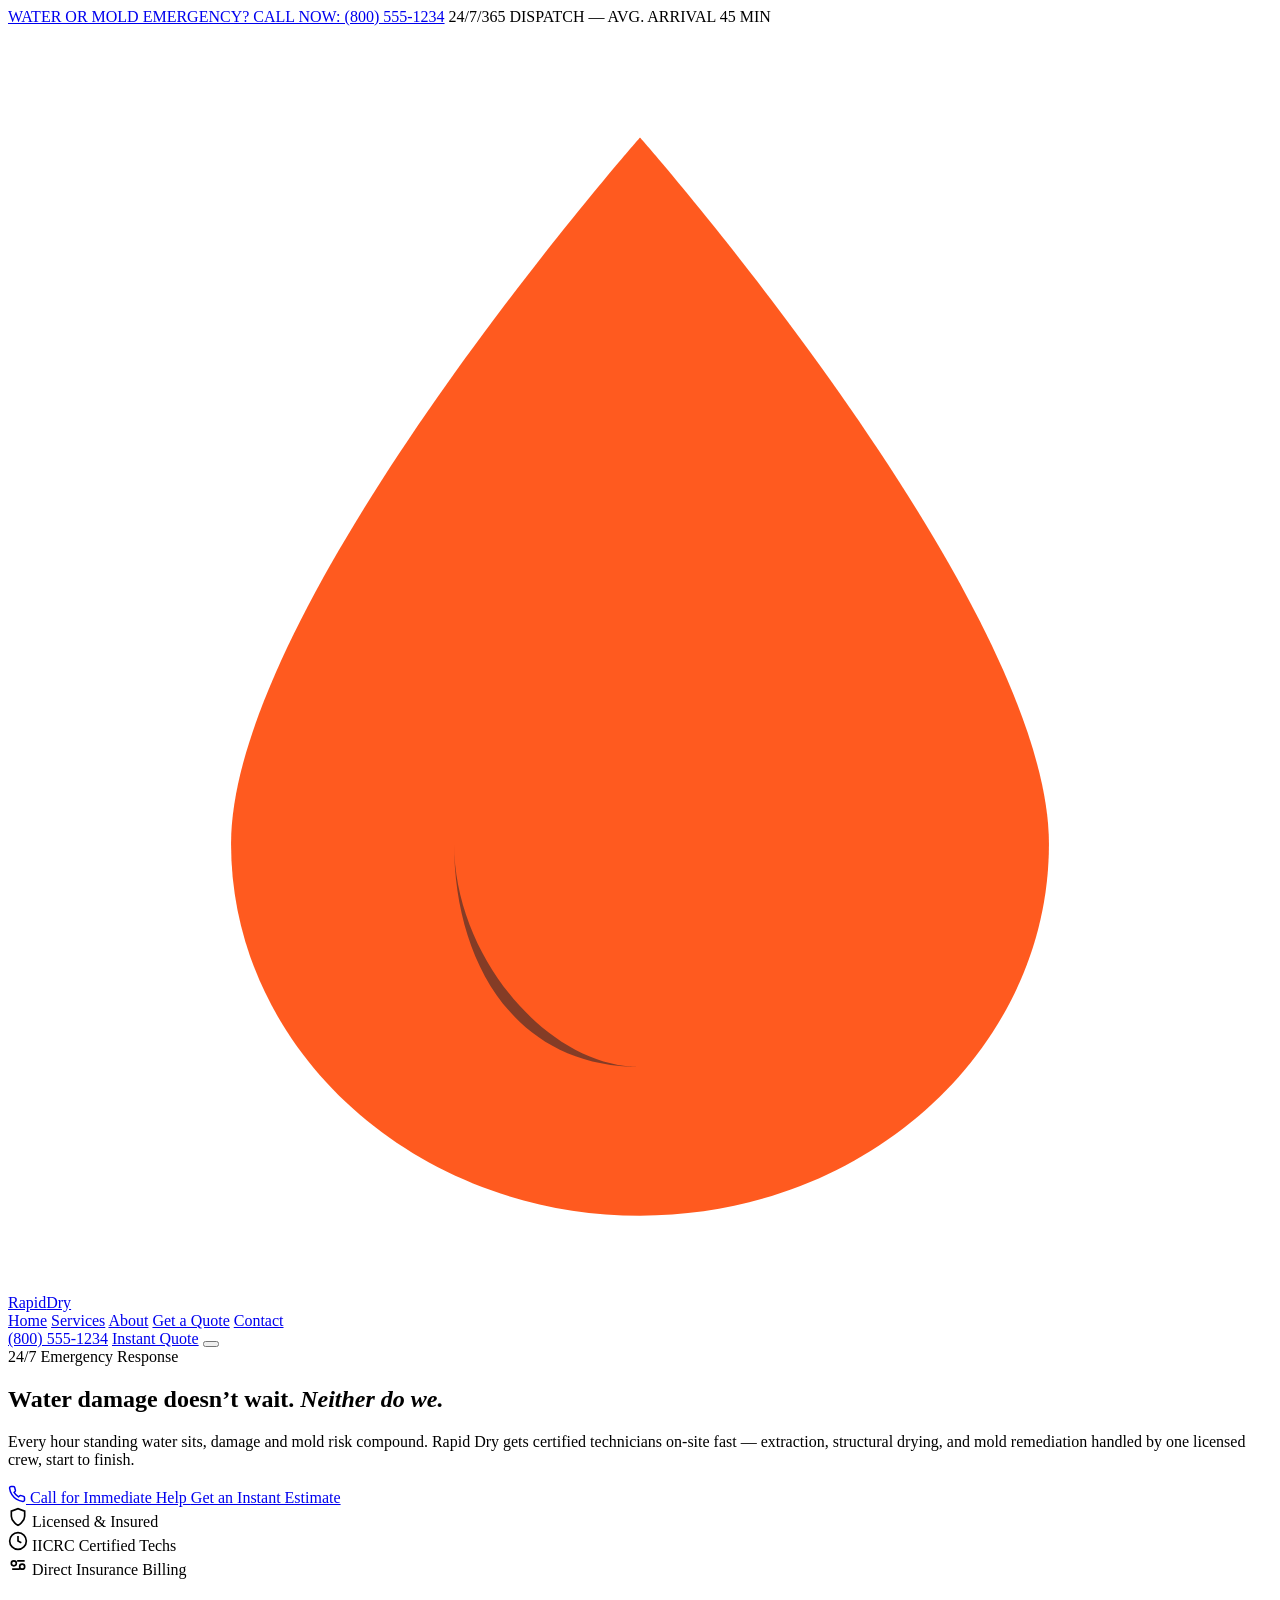
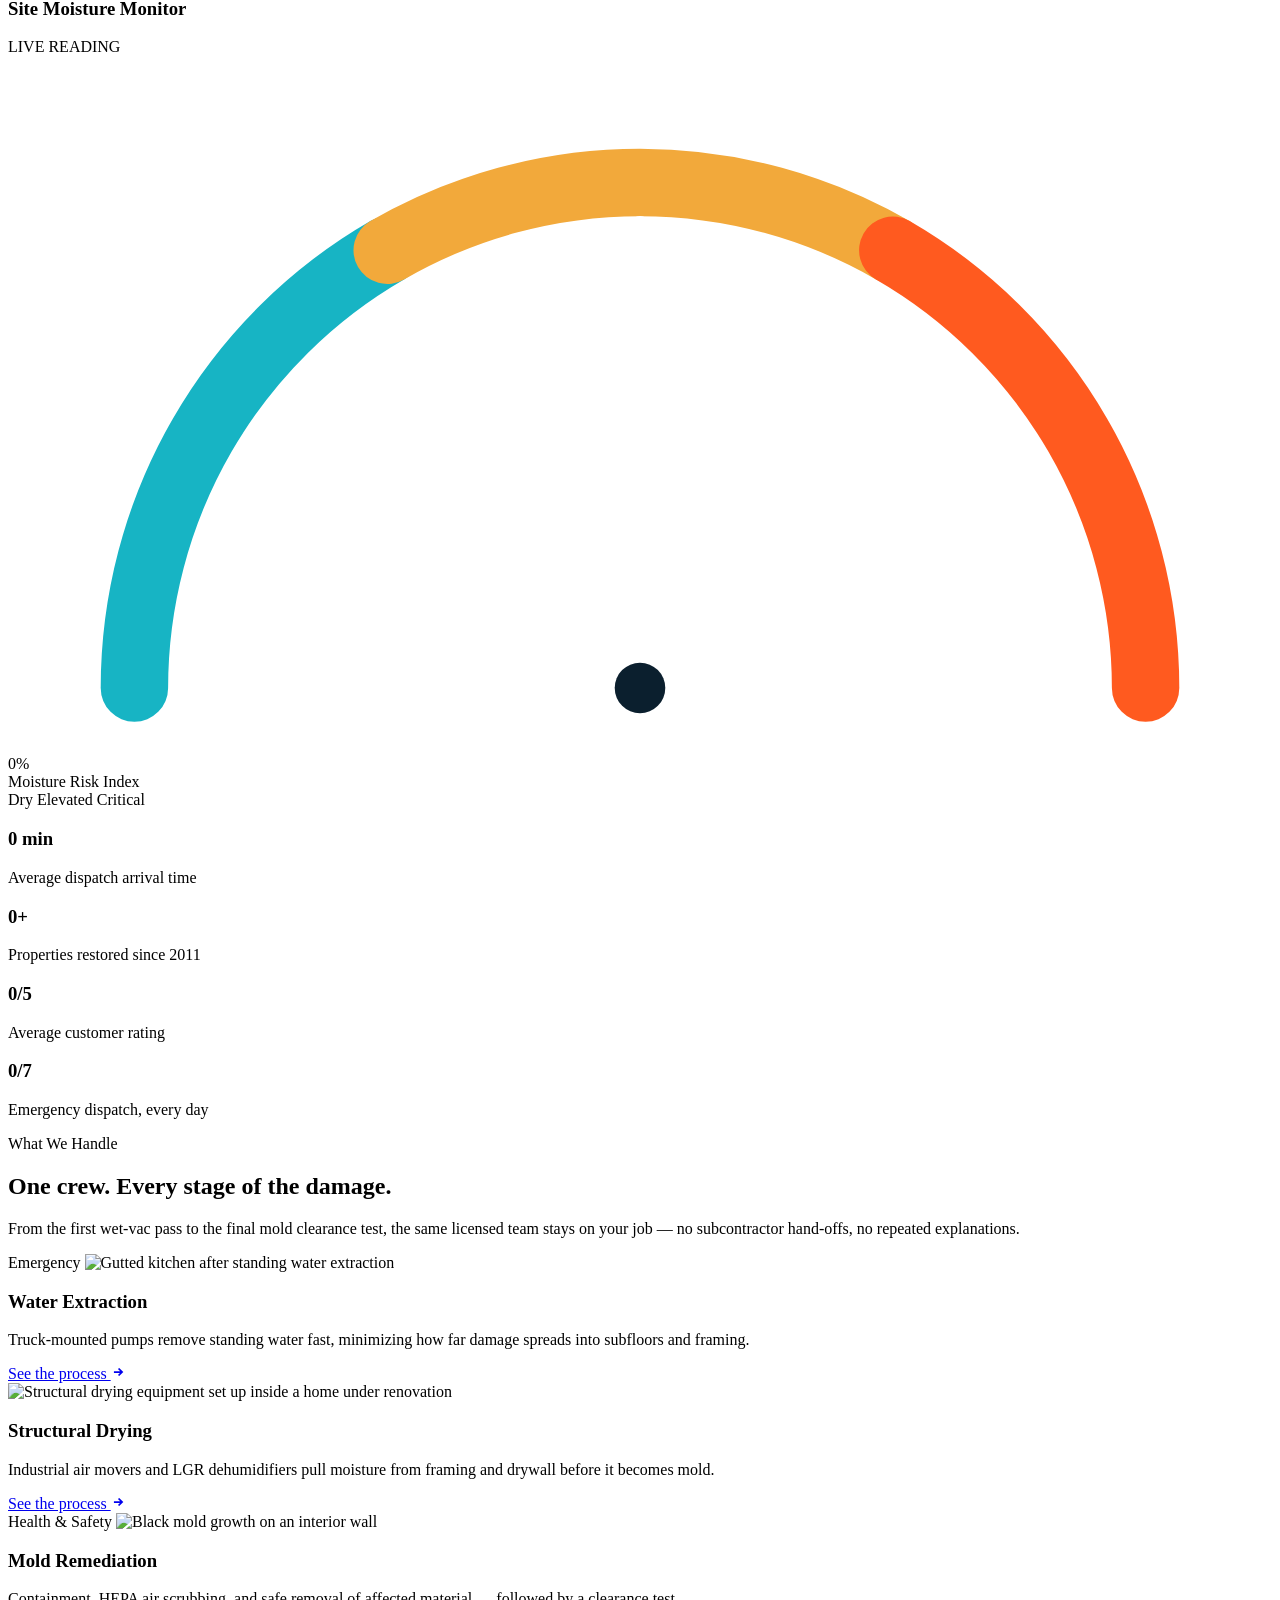
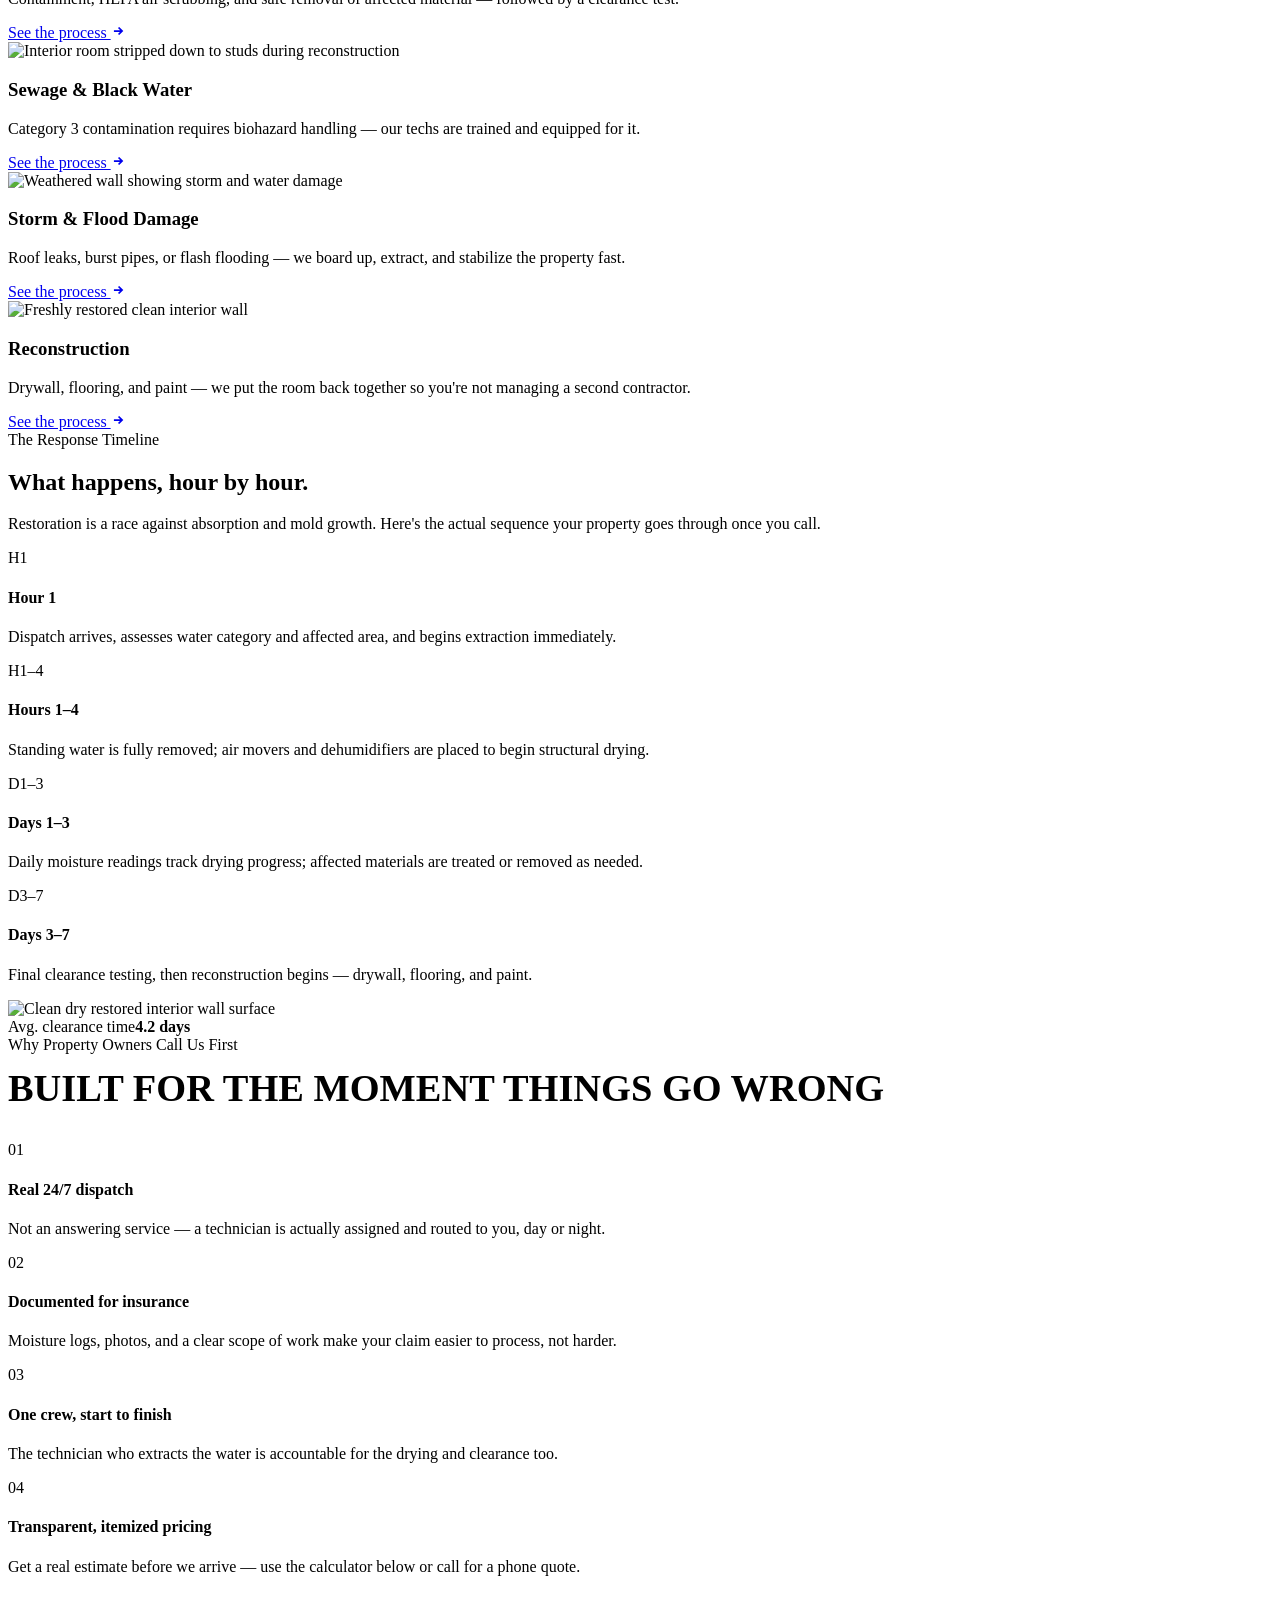
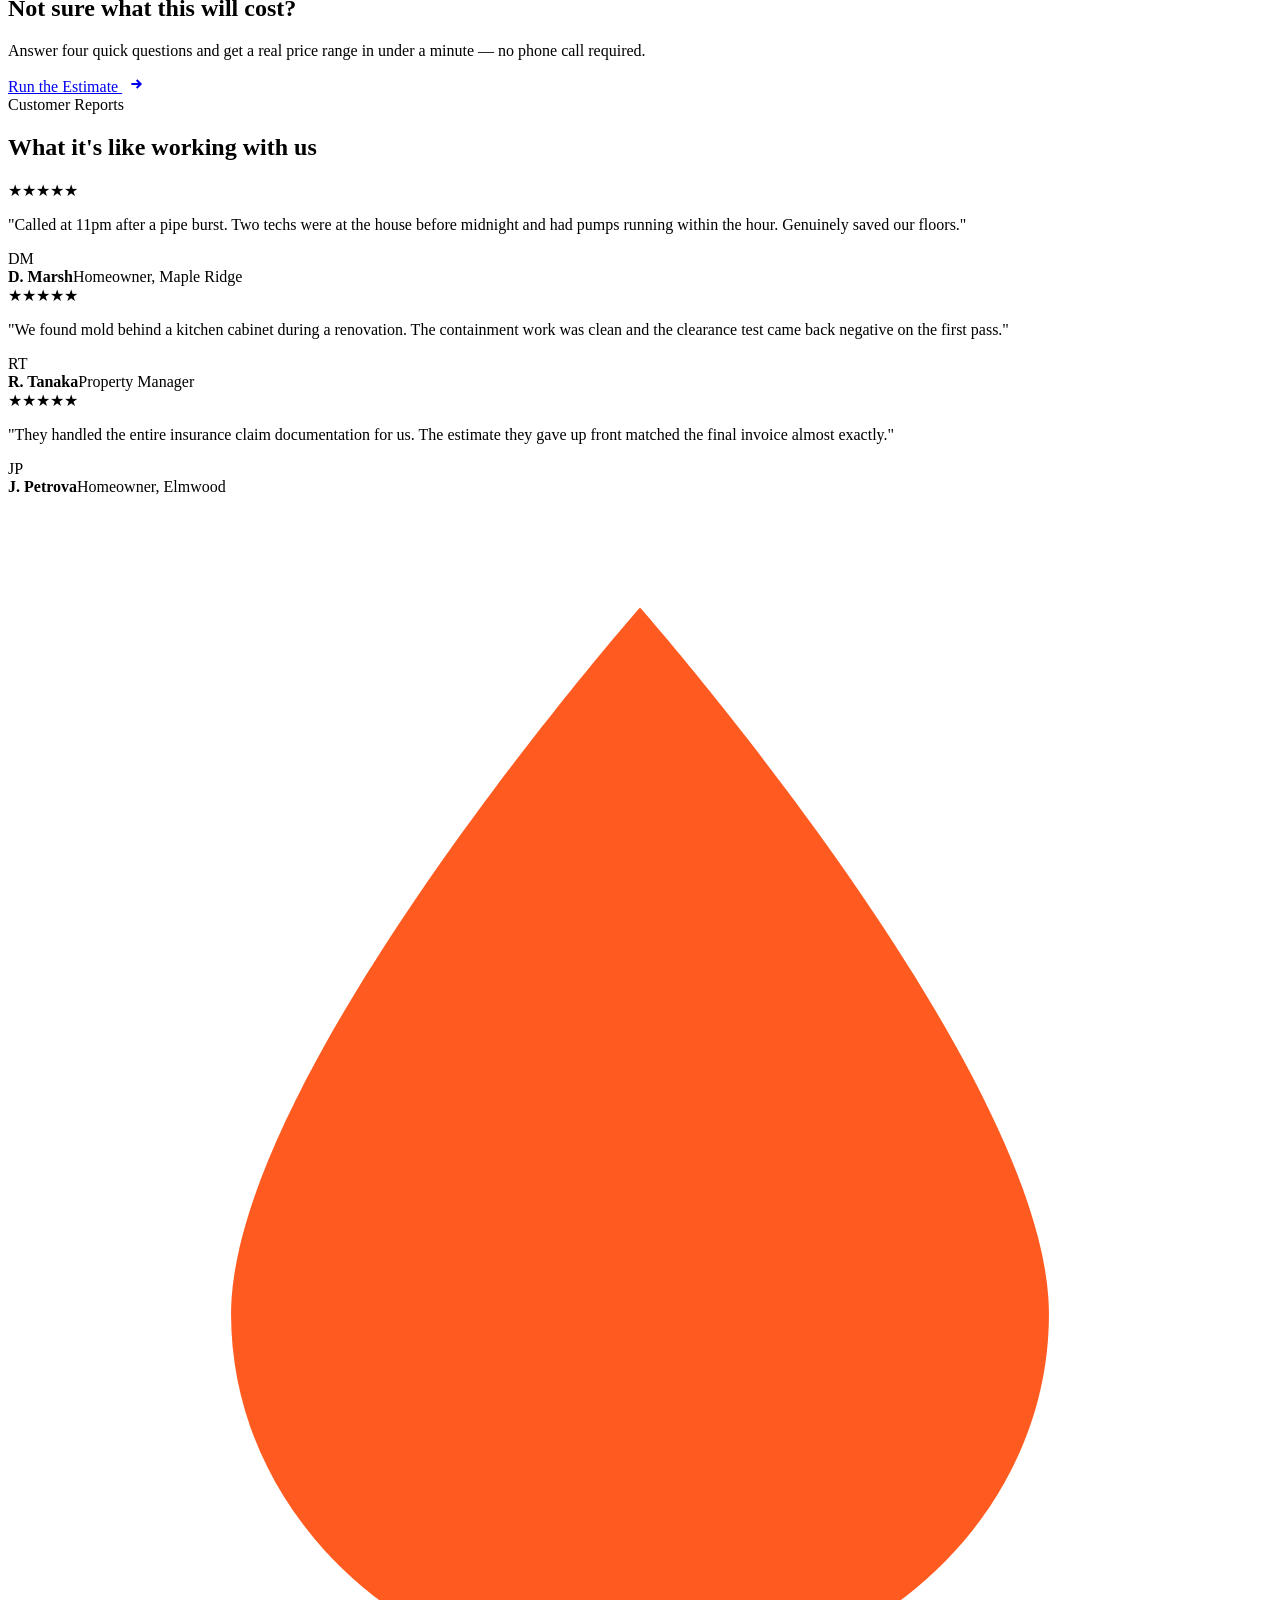
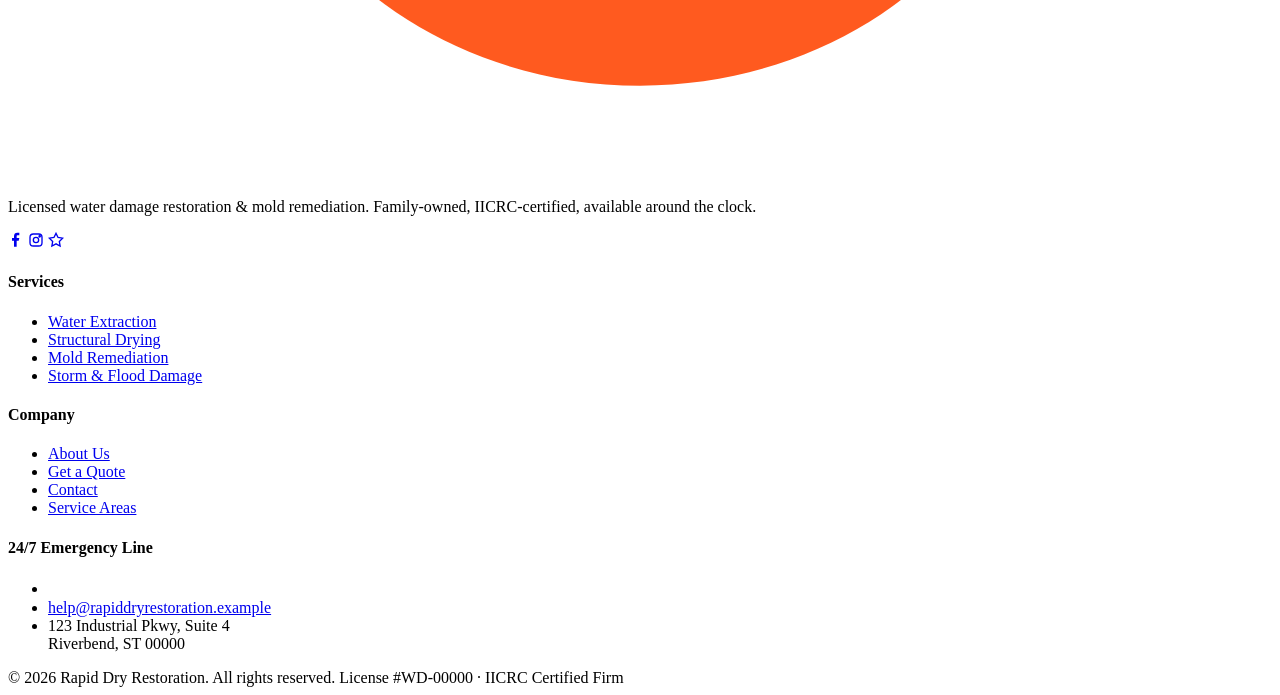
==== index.html @ 74fcbaae "Add files via upload" ====
<!DOCTYPE html>
<html lang="en">
<head>
<meta charset="UTF-8">
<meta name="viewport" content="width=device-width, initial-scale=1.0">
<title>Rapid Dry Restoration | 24/7 Water Damage &amp; Mold Remediation</title>
<meta name="description" content="Licensed, IICRC-certified water damage restoration and mold remediation. 24/7 emergency response, direct insurance billing, free instant quote.">
<link rel="icon" href="data:image/svg+xml,<svg xmlns=%22http://www.w3.org/2000/svg%22 viewBox=%220 0 24 24%22><text y=%2220%22 font-size=%2220%22>💧</text></svg>">
<link rel="stylesheet" href="css/style.css">
</head>
<body>

<!-- ============ EMERGENCY TOP BAR ============ -->
<div class="topbar">
  <div class="container">
    <a href="tel:+18005551234" class="topbar-phone"><span class="pulse-dot"></span> WATER OR MOLD EMERGENCY? CALL NOW: (800) 555-1234</a>
    <span>24/7/365 DISPATCH &mdash; AVG. ARRIVAL 45 MIN</span>
  </div>
</div>

<!-- ============ HEADER ============ -->
<header class="site-header">
  <div class="container">
    <a href="index.html" class="brand">
      <svg class="brand-mark" viewBox="0 0 34 34" fill="none" xmlns="http://www.w3.org/2000/svg">
        <path d="M17 3C17 3 6 15.5 6 22C6 27.5 10.9 32 17 32C23.1 32 28 27.5 28 22C28 15.5 17 3 17 3Z" fill="#FF5A1F"/>
        <path d="M12 22C12 25 14.5 28 17 28C13.5 28 12 25 12 22Z" fill="#0B1F2E" opacity="0.5"/>
      </svg>
      Rapid<span>Dry</span>
    </a>
    <nav class="nav-links" id="navLinks">
      <a href="index.html">Home</a>
      <a href="services.html">Services</a>
      <a href="about.html">About</a>
      <a href="quote.html">Get a Quote</a>
      <a href="contact.html">Contact</a>
    </nav>
    <div class="nav-cta">
      <a href="tel:+18005551234" class="btn btn-outline">(800) 555-1234</a>
      <a href="quote.html" class="btn btn-primary">Instant Quote</a>
      <button class="nav-toggle" id="navToggle" aria-label="Toggle menu" aria-expanded="false"><span></span></button>
    </div>
  </div>
</header>

<!-- ============ HERO ============ -->
<section class="hero">
  <div class="container hero-grid">
    <div class="hero-copy">
      <span class="eyebrow on-dark">24/7 Emergency Response</span>
      <h1>Water damage doesn&rsquo;t wait. <em>Neither do we.</em></h1>
      <p class="lede">Every hour standing water sits, damage and mold risk compound. Rapid Dry gets certified technicians on-site fast &mdash; extraction, structural drying, and mold remediation handled by one licensed crew, start to finish.</p>
      <div class="hero-actions">
        <a href="tel:+18005551234" class="btn btn-primary">
          <svg width="18" height="18" viewBox="0 0 24 24" fill="none" stroke="currentColor" stroke-width="2"><path d="M22 16.92v3a2 2 0 0 1-2.18 2 19.79 19.79 0 0 1-8.63-3.07 19.5 19.5 0 0 1-6-6 19.79 19.79 0 0 1-3.07-8.67A2 2 0 0 1 4.11 2h3a2 2 0 0 1 2 1.72c.127.96.361 1.903.7 2.81a2 2 0 0 1-.45 2.11L8.09 9.91a16 16 0 0 0 6 6l1.27-1.27a2 2 0 0 1 2.11-.45c.907.339 1.85.573 2.81.7A2 2 0 0 1 22 16.92z"/></svg>
          Call for Immediate Help
        </a>
        <a href="quote.html" class="btn btn-outline">Get an Instant Estimate</a>
      </div>
      <div class="hero-trust">
        <div class="hero-trust-item">
          <svg width="20" height="20" viewBox="0 0 24 24" fill="none" stroke="currentColor" stroke-width="2"><path d="M12 22s8-4.5 8-11V5l-8-3-8 3v6c0 6.5 8 11 8 11z"/></svg>
          <span>Licensed &amp; Insured</span>
        </div>
        <div class="hero-trust-item">
          <svg width="20" height="20" viewBox="0 0 24 24" fill="none" stroke="currentColor" stroke-width="2"><circle cx="12" cy="12" r="10"/><path d="M12 6v6l4 2"/></svg>
          <span>IICRC Certified Techs</span>
        </div>
        <div class="hero-trust-item">
          <svg width="20" height="20" viewBox="0 0 24 24" fill="none" stroke="currentColor" stroke-width="2"><path d="M20 7h-9M14 17H5M17 17a3 3 0 1 0 0-6 3 3 0 0 0 0 6zM7 7a3 3 0 1 0 0 6 3 3 0 0 0 0-6z"/></svg>
          <span>Direct Insurance Billing</span>
        </div>
      </div>
    </div>

    <div class="hero-visual">
      <div class="gauge-card">
        <div class="gauge-card-head">
          <h3>Site Moisture Monitor</h3>
          <span class="live">LIVE READING</span>
        </div>
        <div class="gauge-wrap">
          <svg viewBox="0 0 300 165" width="100%">
            <path d="M30,150 A120,120 0 0,1 90,46.1" fill="none" stroke="#17B4C4" stroke-width="16" stroke-linecap="round"/>
            <path d="M90,46.1 A120,120 0 0,1 210,46.1" fill="none" stroke="#F2A93B" stroke-width="16" stroke-linecap="round"/>
            <path d="M210,46.1 A120,120 0 0,1 270,150" fill="none" stroke="#FF5A1F" stroke-width="16" stroke-linecap="round"/>
            <g id="gaugeNeedle" stroke="#fff" stroke-linecap="round">
              <line x1="150" y1="150" x2="150" y2="40" stroke="#fff" stroke-width="4"/>
            </g>
            <circle cx="150" cy="150" r="12" fill="#fff"/>
            <circle cx="150" cy="150" r="6" fill="#0B1F2E"/>
          </svg>
          <div class="gauge-readout">
            <div class="num"><span id="gaugeReadoutNum">0</span>%</div>
            <div class="lbl">Moisture Risk Index</div>
          </div>
        </div>
        <div class="gauge-legend">
          <span><i style="background:#17B4C4"></i>Dry</span>
          <span><i style="background:#F2A93B"></i>Elevated</span>
          <span><i style="background:#FF5A1F"></i>Critical</span>
        </div>
      </div>
    </div>
  </div>
</section>

<!-- ============ STATS STRIP ============ -->
<section class="stats-strip">
  <div class="container stats-grid">
    <div class="stat"><h3><span data-count="45">0</span> min</h3><p>Average dispatch arrival time</p></div>
    <div class="stat"><h3><span data-count="3200">0</span>+</h3><p>Properties restored since 2011</p></div>
    <div class="stat"><h3><span data-count="4.9" data-decimals="1">0</span>/5</h3><p>Average customer rating</p></div>
    <div class="stat"><h3><span data-count="24">0</span>/7</h3><p>Emergency dispatch, every day</p></div>
  </div>
</section>

<!-- ============ SERVICES ============ -->
<section class="section" id="services">
  <div class="container">
    <div class="section-head reveal">
      <span class="eyebrow">What We Handle</span>
      <h2>One crew. Every stage of the damage.</h2>
      <p>From the first wet-vac pass to the final mold clearance test, the same licensed team stays on your job &mdash; no subcontractor hand-offs, no repeated explanations.</p>
    </div>
    <div class="card-grid reveal-stagger reveal">
      <article class="service-card stagger-item">
        <div class="thumb">
          <span class="tag">Emergency</span>
          <img src="https://images.unsplash.com/photo-1710185291260-bf480d5f08c4?auto=format&fit=crop&w=900&q=70" alt="Gutted kitchen after standing water extraction">
        </div>
        <div class="body">
          <h3>Water Extraction</h3>
          <p>Truck-mounted pumps remove standing water fast, minimizing how far damage spreads into subfloors and framing.</p>
          <a href="services.html#extraction" class="link">See the process <svg width="14" height="14" viewBox="0 0 24 24" fill="none" stroke="currentColor" stroke-width="3"><path d="M5 12h14M13 6l6 6-6 6"/></svg></a>
        </div>
      </article>
      <article class="service-card stagger-item">
        <div class="thumb">
          <img src="https://images.unsplash.com/photo-1768321915873-4032155d2605?auto=format&fit=crop&w=900&q=70" alt="Structural drying equipment set up inside a home under renovation">
        </div>
        <div class="body">
          <h3>Structural Drying</h3>
          <p>Industrial air movers and LGR dehumidifiers pull moisture from framing and drywall before it becomes mold.</p>
          <a href="services.html#drying" class="link">See the process <svg width="14" height="14" viewBox="0 0 24 24" fill="none" stroke="currentColor" stroke-width="3"><path d="M5 12h14M13 6l6 6-6 6"/></svg></a>
        </div>
      </article>
      <article class="service-card stagger-item">
        <div class="thumb">
          <span class="tag">Health &amp; Safety</span>
          <img src="https://images.unsplash.com/photo-1708895140733-8873a8b8ee0f?auto=format&fit=crop&w=900&q=70" alt="Black mold growth on an interior wall">
        </div>
        <div class="body">
          <h3>Mold Remediation</h3>
          <p>Containment, HEPA air scrubbing, and safe removal of affected material &mdash; followed by a clearance test.</p>
          <a href="services.html#mold" class="link">See the process <svg width="14" height="14" viewBox="0 0 24 24" fill="none" stroke="currentColor" stroke-width="3"><path d="M5 12h14M13 6l6 6-6 6"/></svg></a>
        </div>
      </article>
      <article class="service-card stagger-item">
        <div class="thumb">
          <img src="https://images.unsplash.com/photo-1632624759923-86919326bd0f?auto=format&fit=crop&w=900&q=70" alt="Interior room stripped down to studs during reconstruction">
        </div>
        <div class="body">
          <h3>Sewage &amp; Black Water</h3>
          <p>Category 3 contamination requires biohazard handling &mdash; our techs are trained and equipped for it.</p>
          <a href="services.html#sewage" class="link">See the process <svg width="14" height="14" viewBox="0 0 24 24" fill="none" stroke="currentColor" stroke-width="3"><path d="M5 12h14M13 6l6 6-6 6"/></svg></a>
        </div>
      </article>
      <article class="service-card stagger-item">
        <div class="thumb">
          <img src="https://images.unsplash.com/photo-1770385589811-c280a644ee8b?auto=format&fit=crop&w=900&q=70" alt="Weathered wall showing storm and water damage">
        </div>
        <div class="body">
          <h3>Storm &amp; Flood Damage</h3>
          <p>Roof leaks, burst pipes, or flash flooding &mdash; we board up, extract, and stabilize the property fast.</p>
          <a href="services.html#storm" class="link">See the process <svg width="14" height="14" viewBox="0 0 24 24" fill="none" stroke="currentColor" stroke-width="3"><path d="M5 12h14M13 6l6 6-6 6"/></svg></a>
        </div>
      </article>
      <article class="service-card stagger-item">
        <div class="thumb">
          <img src="https://images.unsplash.com/photo-1567260534135-3fad620d4826?auto=format&fit=crop&w=900&q=70" alt="Freshly restored clean interior wall">
        </div>
        <div class="body">
          <h3>Reconstruction</h3>
          <p>Drywall, flooring, and paint &mdash; we put the room back together so you're not managing a second contractor.</p>
          <a href="services.html#reconstruction" class="link">See the process <svg width="14" height="14" viewBox="0 0 24 24" fill="none" stroke="currentColor" stroke-width="3"><path d="M5 12h14M13 6l6 6-6 6"/></svg></a>
        </div>
      </article>
    </div>
  </div>
</section>

<!-- ============ PROCESS TIMELINE ============ -->
<section class="section section--band">
  <div class="container">
    <div class="section-head reveal">
      <span class="eyebrow">The Response Timeline</span>
      <h2>What happens, hour by hour.</h2>
      <p>Restoration is a race against absorption and mold growth. Here's the actual sequence your property goes through once you call.</p>
    </div>
    <div class="timeline reveal">
      <div class="timeline-progress"></div>
      <div class="timeline-step">
        <div class="marker">H1</div>
        <h4>Hour 1</h4>
        <p>Dispatch arrives, assesses water category and affected area, and begins extraction immediately.</p>
      </div>
      <div class="timeline-step">
        <div class="marker">H1&ndash;4</div>
        <h4>Hours 1&ndash;4</h4>
        <p>Standing water is fully removed; air movers and dehumidifiers are placed to begin structural drying.</p>
      </div>
      <div class="timeline-step">
        <div class="marker">D1&ndash;3</div>
        <h4>Days 1&ndash;3</h4>
        <p>Daily moisture readings track drying progress; affected materials are treated or removed as needed.</p>
      </div>
      <div class="timeline-step">
        <div class="marker">D3&ndash;7</div>
        <h4>Days 3&ndash;7</h4>
        <p>Final clearance testing, then reconstruction begins &mdash; drywall, flooring, and paint.</p>
      </div>
    </div>
  </div>
</section>

<!-- ============ WHY US / SPLIT ============ -->
<section class="section">
  <div class="container split">
    <div class="split-media reveal">
      <img src="https://images.unsplash.com/photo-1579830780149-0a7a0d8114ea?auto=format&fit=crop&w=900&q=70" alt="Clean dry restored interior wall surface">
      <div class="split-badge">Avg. clearance time<b>4.2 days</b></div>
    </div>
    <div class="reveal">
      <span class="eyebrow">Why Property Owners Call Us First</span>
      <h2 style="font-size:clamp(1.9rem,3vw,2.5rem); text-transform:uppercase; margin-top:12px;">Built for the moment things go wrong</h2>
      <div style="margin-top:20px;">
        <div class="reason">
          <span class="num">01</span>
          <div><h4>Real 24/7 dispatch</h4><p>Not an answering service &mdash; a technician is actually assigned and routed to you, day or night.</p></div>
        </div>
        <div class="reason">
          <span class="num">02</span>
          <div><h4>Documented for insurance</h4><p>Moisture logs, photos, and a clear scope of work make your claim easier to process, not harder.</p></div>
        </div>
        <div class="reason">
          <span class="num">03</span>
          <div><h4>One crew, start to finish</h4><p>The technician who extracts the water is accountable for the drying and clearance too.</p></div>
        </div>
        <div class="reason">
          <span class="num">04</span>
          <div><h4>Transparent, itemized pricing</h4><p>Get a real estimate before we arrive &mdash; use the calculator below or call for a phone quote.</p></div>
        </div>
      </div>
    </div>
  </div>
</section>

<!-- ============ CTA BANNER ============ -->
<section class="section--tight">
  <div class="container">
    <div class="cta-banner reveal">
      <div>
        <h2>Not sure what this will cost?</h2>
        <p>Answer four quick questions and get a real price range in under a minute &mdash; no phone call required.</p>
      </div>
      <a href="quote.html" class="btn btn-outline">Run the Estimate <svg width="16" height="16" viewBox="0 0 24 24" fill="none" stroke="currentColor" stroke-width="3" style="margin-left:6px;"><path d="M5 12h14M13 6l6 6-6 6"/></svg></a>
    </div>
  </div>
</section>

<!-- ============ TESTIMONIALS ============ -->
<section class="section section--band">
  <div class="container">
    <div class="section-head reveal">
      <span class="eyebrow">Customer Reports</span>
      <h2>What it's like working with us</h2>
    </div>
    <div class="testi-grid reveal-stagger reveal">
      <div class="testi-card stagger-item">
        <div class="stars">&#9733;&#9733;&#9733;&#9733;&#9733;</div>
        <p class="quote">"Called at 11pm after a pipe burst. Two techs were at the house before midnight and had pumps running within the hour. Genuinely saved our floors."</p>
        <div class="testi-person"><div class="avatar">DM</div><div class="who"><b>D. Marsh</b><span>Homeowner, Maple Ridge</span></div></div>
      </div>
      <div class="testi-card stagger-item">
        <div class="stars">&#9733;&#9733;&#9733;&#9733;&#9733;</div>
        <p class="quote">"We found mold behind a kitchen cabinet during a renovation. The containment work was clean and the clearance test came back negative on the first pass."</p>
        <div class="testi-person"><div class="avatar">RT</div><div class="who"><b>R. Tanaka</b><span>Property Manager</span></div></div>
      </div>
      <div class="testi-card stagger-item">
        <div class="stars">&#9733;&#9733;&#9733;&#9733;&#9733;</div>
        <p class="quote">"They handled the entire insurance claim documentation for us. The estimate they gave up front matched the final invoice almost exactly."</p>
        <div class="testi-person"><div class="avatar">JP</div><div class="who"><b>J. Petrova</b><span>Homeowner, Elmwood</span></div></div>
      </div>
    </div>
  </div>
</section>

<!-- ============ FOOTER ============ -->
<footer class="site-footer">
  <div class="container">
    <div class="footer-grid">
      <div class="footer-brand">
        <a href="index.html" class="brand" style="color:#fff;">
          <svg class="brand-mark" viewBox="0 0 34 34" fill="none" xmlns="http://www.w3.org/2000/svg">
            <path d="M17 3C17 3 6 15.5 6 22C6 27.5 10.9 32 17 32C23.1 32 28 27.5 28 22C28 15.5 17 3 17 3Z" fill="#FF5A1F"/>
          </svg>
          Rapid<span>Dry</span>
        </a>
        <p>Licensed water damage restoration &amp; mold remediation. Family-owned, IICRC-certified, available around the clock.</p>
        <div class="social-row">
          <a href="#" aria-label="Facebook"><svg width="16" height="16" viewBox="0 0 24 24" fill="currentColor"><path d="M13 22v-9h3l1-4h-4V6.5C13 5.4 13.4 5 14.7 5H17V1.1C16.6 1 15.2 1 13.9 1 10.9 1 9 2.7 9 6.1V9H6v4h3v9h4z"/></svg></a>
          <a href="#" aria-label="Instagram"><svg width="16" height="16" viewBox="0 0 24 24" fill="none" stroke="currentColor" stroke-width="2"><rect x="3" y="3" width="18" height="18" rx="5"/><circle cx="12" cy="12" r="4"/><circle cx="17.5" cy="6.5" r="1"/></svg></a>
          <a href="#" aria-label="Google reviews"><svg width="16" height="16" viewBox="0 0 24 24" fill="none" stroke="currentColor" stroke-width="2"><path d="M12 17.75l-6.16 3.24 1.18-6.88L2 9.24l6.92-1L12 2l3.08 6.24 6.92 1-5.02 4.87 1.18 6.88z"/></svg></a>
        </div>
      </div>
      <div>
        <h4>Services</h4>
        <ul>
          <li><a href="services.html#extraction">Water Extraction</a></li>
          <li><a href="services.html#drying">Structural Drying</a></li>
          <li><a href="services.html#mold">Mold Remediation</a></li>
          <li><a href="services.html#storm">Storm &amp; Flood Damage</a></li>
        </ul>
      </div>
      <div>
        <h4>Company</h4>
        <ul>
          <li><a href="about.html">About Us</a></li>
          <li><a href="quote.html">Get a Quote</a></li>
          <li><a href="contact.html">Contact</a></li>
          <li><a href="contact.html#areas">Service Areas</a></li>
        </ul>
      </div>
      <div>
        <h4>24/7 Emergency Line</h4>
        <ul>
          <li><a href="tel:+18005551234" style="font-family:var(--font-mono); font-size:1.1rem; color:#fff;">(800) 555-1234</a></li>
          <li><a href="mailto:help@rapiddryrestoration.example">help@rapiddryrestoration.example</a></li>
          <li>123 Industrial Pkwy, Suite 4<br>Riverbend, ST 00000</li>
        </ul>
      </div>
    </div>
    <div class="footer-bottom">
      <span>&copy; <span data-year>2026</span> Rapid Dry Restoration. All rights reserved.</span>
      <span>License #WD-00000 &middot; IICRC Certified Firm</span>
    </div>
  </div>
</footer>

<script src="js/main.js"></script>
</body>
</html>
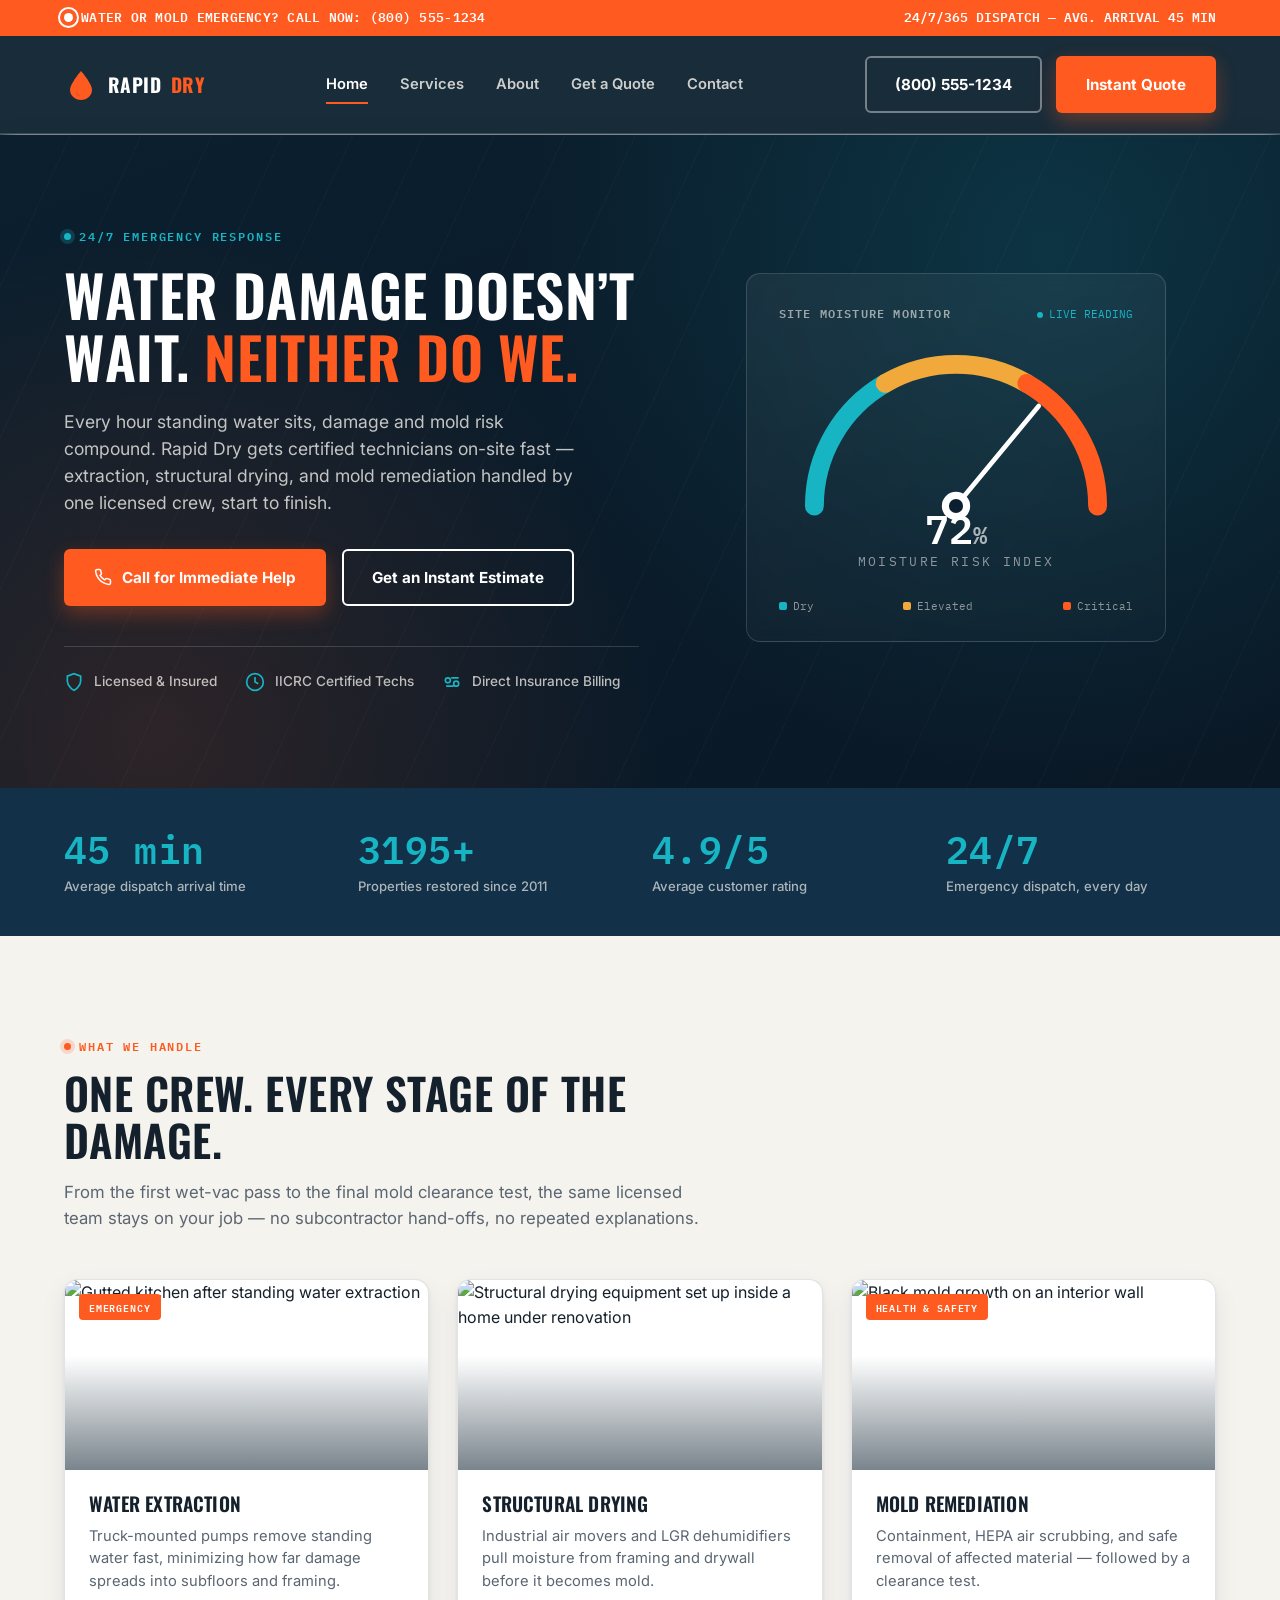
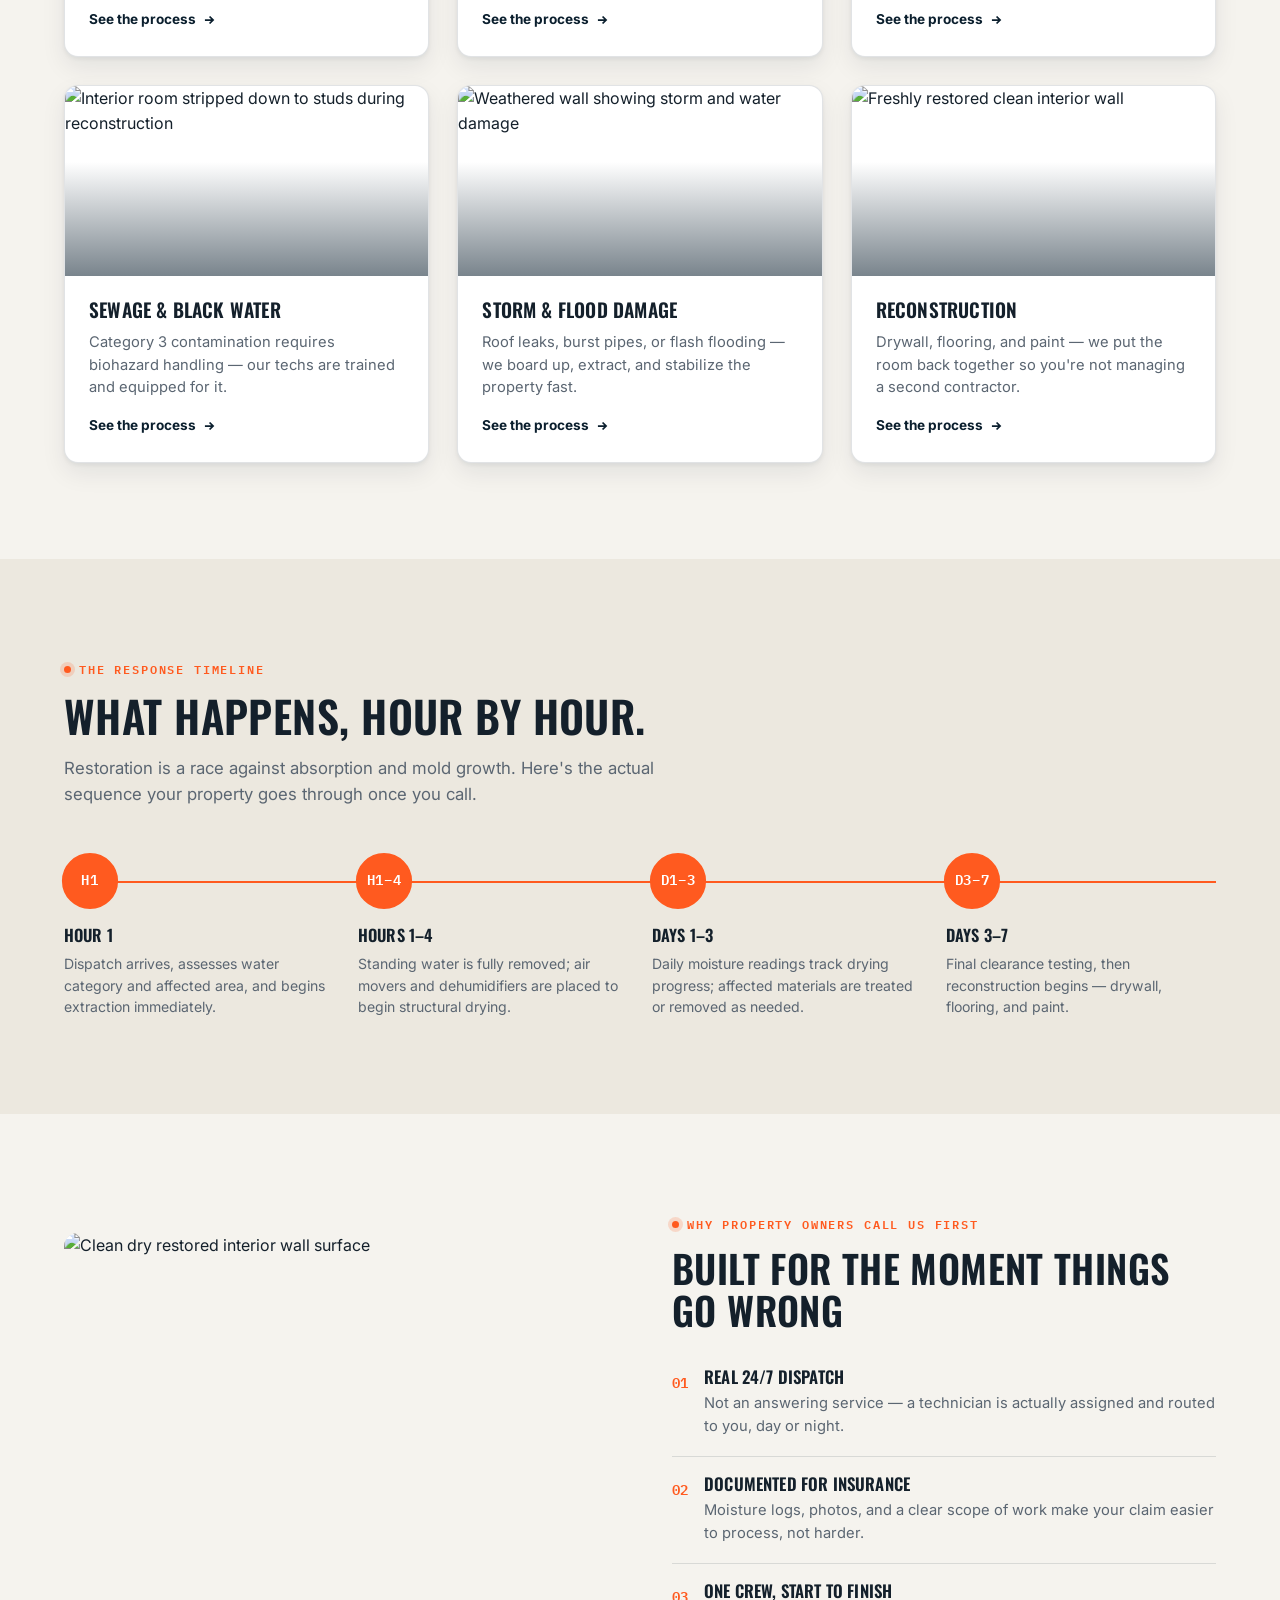
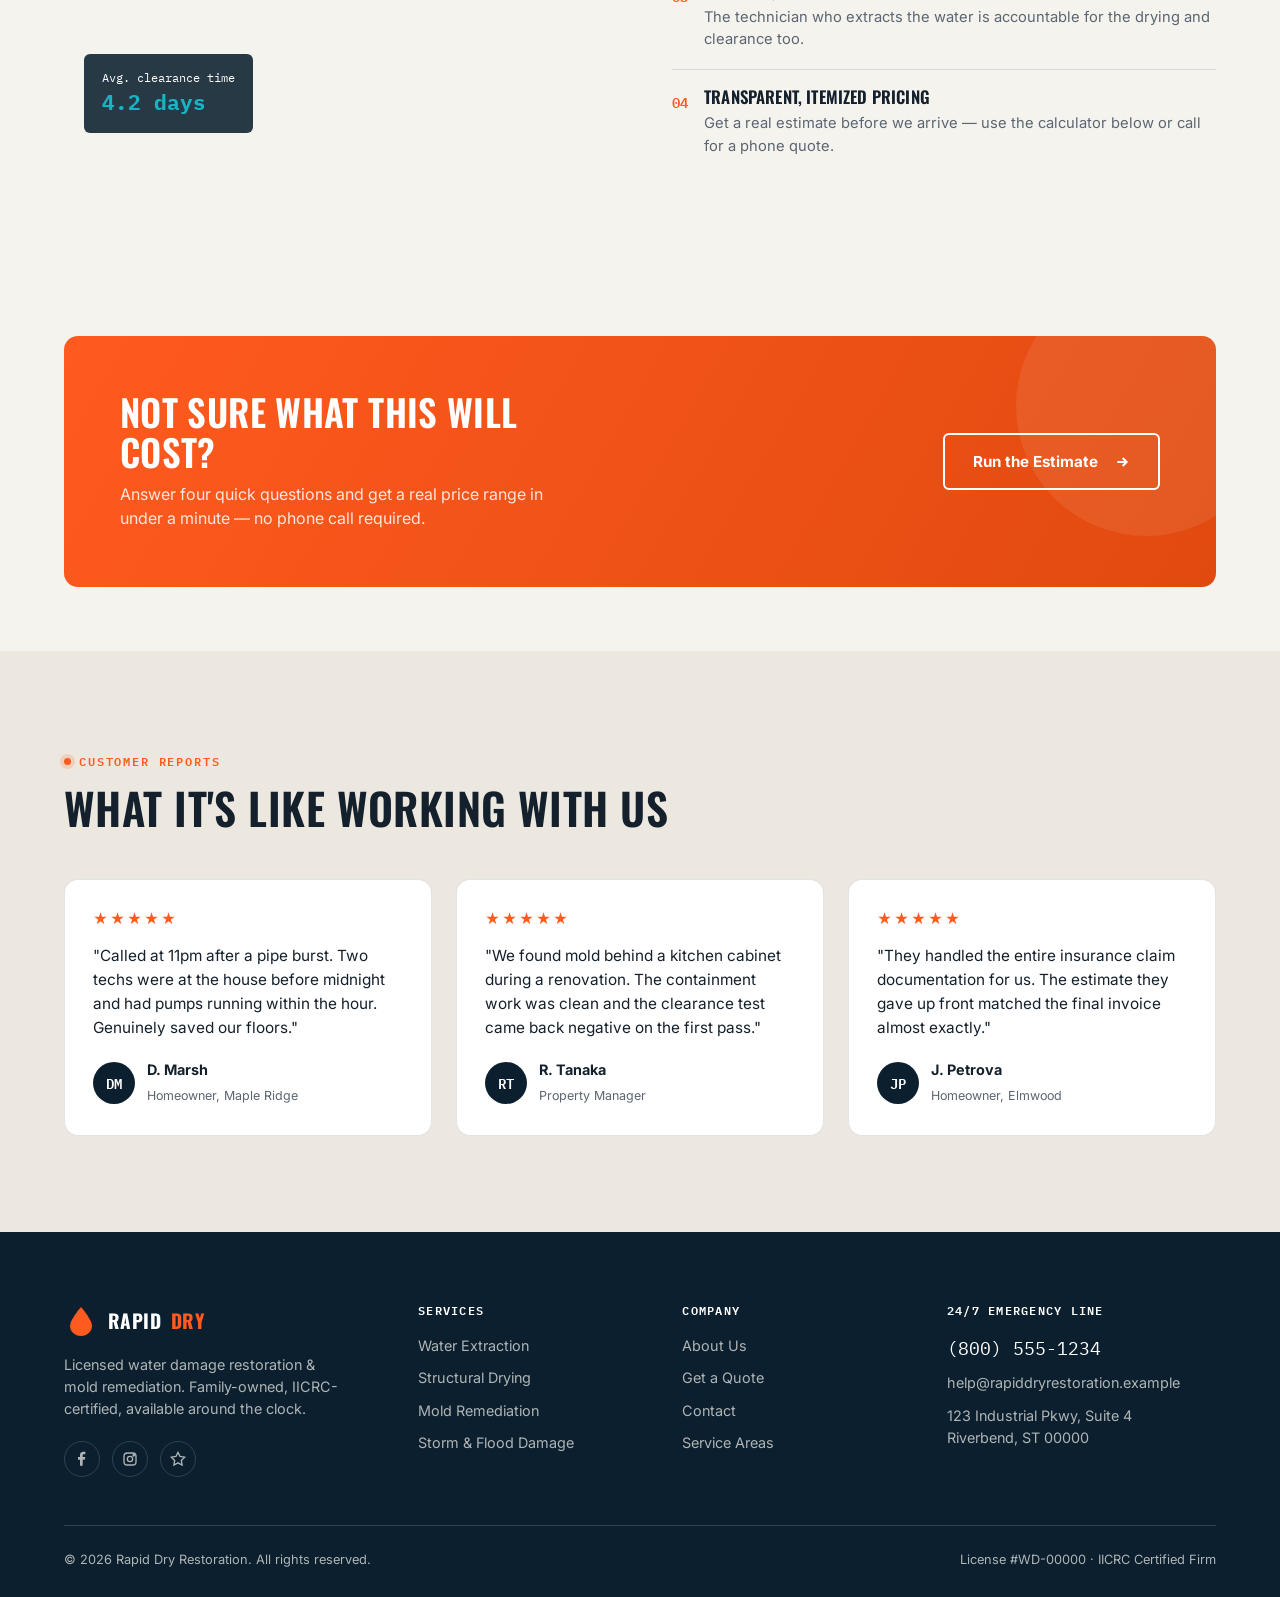
==== commit 48f3eda2: "Add files via upload" ====
--- a/index.html
+++ b/index.html
@@ -80,7 +80,7 @@
           <span class="live">LIVE READING</span>
         </div>
         <div class="gauge-wrap">
-          <svg viewBox="0 0 300 165" width="100%">
+          <svg viewBox="0 0 300 210" width="100%">
             <path d="M30,150 A120,120 0 0,1 90,46.1" fill="none" stroke="#17B4C4" stroke-width="16" stroke-linecap="round"/>
             <path d="M90,46.1 A120,120 0 0,1 210,46.1" fill="none" stroke="#F2A93B" stroke-width="16" stroke-linecap="round"/>
             <path d="M210,46.1 A120,120 0 0,1 270,150" fill="none" stroke="#FF5A1F" stroke-width="16" stroke-linecap="round"/>
@@ -89,11 +89,9 @@
             </g>
             <circle cx="150" cy="150" r="12" fill="#fff"/>
             <circle cx="150" cy="150" r="6" fill="#0B1F2E"/>
+            <text x="150" y="182" text-anchor="middle" class="gauge-num-text"><tspan id="gaugeReadoutNum">0</tspan><tspan class="gauge-percent-text">%</tspan></text>
+            <text x="150" y="201" text-anchor="middle" class="gauge-lbl-text">MOISTURE RISK INDEX</text>
           </svg>
-          <div class="gauge-readout">
-            <div class="num"><span id="gaugeReadoutNum">0</span>%</div>
-            <div class="lbl">Moisture Risk Index</div>
-          </div>
         </div>
         <div class="gauge-legend">
           <span><i style="background:#17B4C4"></i>Dry</span>
--- a/css/style.css
+++ b/css/style.css
@@ -0,0 +1,1022 @@
+/* ==========================================================================
+   RAPID DRY RESTORATION — Stylesheet
+   Water Damage & Mold Remediation template
+   ========================================================================== */
+
+@import url('https://fonts.googleapis.com/css2?family=Oswald:wght@500;600;700&family=Inter:wght@400;500;600;700&family=IBM+Plex+Mono:wght@500;600&display=swap');
+
+:root {
+  /* Color tokens */
+  --ink: #0B1F2E;          /* deep flood-water navy */
+  --ink-2: #123047;        /* secondary navy, gradients/cards */
+  --ink-3: #1B4059;        /* tertiary, hover states on dark */
+  --paper: #F5F3EE;        /* dry-wall off-white, light section bg */
+  --paper-2: #ECE8DF;      /* slightly deeper paper for cards */
+  --concrete: #5B6672;     /* neutral slate for secondary text */
+  --hazard: #FF5A1F;       /* safety-orange, urgency accent */
+  --hazard-dark: #E14A0F;
+  --aqua: #17B4C4;         /* restored/dry teal accent */
+  --aqua-dark: #0F8E9C;
+  --amber: #F2A93B;        /* gauge mid-zone */
+  --text: #14202B;
+  --line: rgba(11,31,46,0.12);
+  --line-light: rgba(245,243,238,0.16);
+
+  --font-display: 'Oswald', 'Arial Narrow', sans-serif;
+  --font-body: 'Inter', -apple-system, BlinkMacSystemFont, sans-serif;
+  --font-mono: 'IBM Plex Mono', 'Courier New', monospace;
+
+  --radius: 6px;
+  --radius-lg: 14px;
+  --shadow-card: 0 2px 4px rgba(11,31,46,0.06), 0 10px 24px rgba(11,31,46,0.08);
+  --shadow-lift: 0 18px 40px rgba(11,31,46,0.18);
+  --ease: cubic-bezier(0.22, 1, 0.36, 1);
+}
+
+/* ---------- Reset ---------- */
+*, *::before, *::after { box-sizing: border-box; }
+html { scroll-behavior: smooth; }
+@media (prefers-reduced-motion: reduce) {
+  html { scroll-behavior: auto; }
+  *, *::before, *::after {
+    animation-duration: 0.001ms !important;
+    animation-iteration-count: 1 !important;
+    transition-duration: 0.001ms !important;
+    scroll-behavior: auto !important;
+  }
+}
+body {
+  margin: 0;
+  font-family: var(--font-body);
+  color: var(--text);
+  background: var(--paper);
+  -webkit-font-smoothing: antialiased;
+  line-height: 1.55;
+}
+img { max-width: 100%; display: block; }
+a { color: inherit; text-decoration: none; }
+ul { margin: 0; padding: 0; list-style: none; }
+h1, h2, h3, h4 { margin: 0; font-family: var(--font-display); font-weight: 600; letter-spacing: 0.01em; line-height: 1.08; }
+p { margin: 0; }
+button { font-family: inherit; cursor: pointer; }
+input, select, textarea { font-family: inherit; font-size: 1rem; }
+
+:focus-visible {
+  outline: 3px solid var(--hazard);
+  outline-offset: 2px;
+}
+
+.container {
+  max-width: 1200px;
+  margin: 0 auto;
+  padding: 0 24px;
+}
+
+.eyebrow {
+  font-family: var(--font-mono);
+  font-size: 0.72rem;
+  letter-spacing: 0.16em;
+  text-transform: uppercase;
+  font-weight: 600;
+  display: inline-flex;
+  align-items: center;
+  gap: 8px;
+  color: var(--hazard);
+}
+.eyebrow::before {
+  content: '';
+  width: 7px;
+  height: 7px;
+  border-radius: 50%;
+  background: var(--hazard);
+  box-shadow: 0 0 0 4px rgba(255,90,31,0.18);
+}
+.eyebrow.on-dark { color: var(--aqua); }
+.eyebrow.on-dark::before { background: var(--aqua); box-shadow: 0 0 0 4px rgba(23,180,196,0.22); }
+
+.section {
+  padding: 96px 0;
+}
+.section--tight { padding: 64px 0; }
+.section--dark {
+  background: var(--ink);
+  color: var(--paper);
+  position: relative;
+}
+.section--band {
+  background: var(--paper-2);
+}
+
+.section-head {
+  max-width: 640px;
+  margin-bottom: 48px;
+}
+.section-head h2 {
+  font-size: clamp(2rem, 3.4vw, 2.75rem);
+  text-transform: uppercase;
+  margin-top: 12px;
+}
+.section-head p {
+  margin-top: 16px;
+  color: var(--concrete);
+  font-size: 1.05rem;
+}
+.section--dark .section-head p { color: rgba(245,243,238,0.72); }
+
+/* ---------- Buttons ---------- */
+.btn {
+  display: inline-flex;
+  align-items: center;
+  justify-content: center;
+  gap: 10px;
+  padding: 15px 28px;
+  border-radius: var(--radius);
+  font-weight: 700;
+  font-size: 0.95rem;
+  border: 2px solid transparent;
+  transition: transform 0.25s var(--ease), box-shadow 0.25s var(--ease), background 0.25s var(--ease), border-color .25s var(--ease), color .25s var(--ease);
+  white-space: nowrap;
+}
+.btn-primary {
+  background: var(--hazard);
+  color: #fff;
+  box-shadow: 0 8px 20px rgba(255,90,31,0.32);
+}
+.btn-primary:hover { background: var(--hazard-dark); transform: translateY(-2px); box-shadow: 0 12px 26px rgba(255,90,31,0.4); }
+.btn-outline {
+  background: transparent;
+  border-color: currentColor;
+  color: inherit;
+}
+.btn-outline:hover { background: rgba(255,255,255,0.08); transform: translateY(-2px); }
+.section:not(.section--dark) .btn-outline { border-color: var(--ink); }
+.section:not(.section--dark) .btn-outline:hover { background: var(--ink); color: #fff; }
+.btn-aqua {
+  background: var(--aqua);
+  color: #04262a;
+  box-shadow: 0 8px 20px rgba(23,180,196,0.3);
+}
+.btn-aqua:hover { background: var(--aqua-dark); color: #fff; transform: translateY(-2px); }
+.btn-block { width: 100%; }
+.btn[disabled] { opacity: 0.45; cursor: not-allowed; transform: none !important; }
+
+/* The outline button in the (dark) site header needs explicit white text —
+   otherwise it inherits the default dark body text color and disappears. */
+.site-header .btn-outline {
+  color: #fff;
+  border-color: rgba(255,255,255,0.4);
+}
+.site-header .btn-outline:hover {
+  background: rgba(255,255,255,0.1);
+  color: #fff;
+}
+
+/* ---------- Emergency top bar ---------- */
+.topbar {
+  background: var(--hazard);
+  color: #fff;
+  font-family: var(--font-mono);
+  font-size: 0.8rem;
+  font-weight: 600;
+}
+.topbar .container {
+  display: flex;
+  align-items: center;
+  justify-content: space-between;
+  gap: 16px;
+  padding-top: 8px;
+  padding-bottom: 8px;
+  flex-wrap: wrap;
+}
+.topbar-phone { display: inline-flex; align-items: center; gap: 8px; letter-spacing: 0.02em; }
+.pulse-dot {
+  width: 9px; height: 9px; border-radius: 50%;
+  background: #fff;
+  position: relative;
+  flex-shrink: 0;
+}
+.pulse-dot::after {
+  content: '';
+  position: absolute; inset: -6px;
+  border-radius: 50%;
+  border: 2px solid #fff;
+  animation: pulse-ring 1.8s var(--ease) infinite;
+}
+@keyframes pulse-ring {
+  0% { transform: scale(0.5); opacity: 0.9; }
+  100% { transform: scale(1.9); opacity: 0; }
+}
+
+/* ---------- Header / Nav ---------- */
+.site-header {
+  position: sticky;
+  top: 0;
+  z-index: 100;
+  background: rgba(11,31,46,0.94);
+  backdrop-filter: blur(10px);
+  border-bottom: 1px solid var(--line-light);
+  transition: padding 0.3s var(--ease);
+}
+.site-header .container {
+  display: flex;
+  align-items: center;
+  justify-content: space-between;
+  padding-top: 20px;
+  padding-bottom: 20px;
+  transition: padding 0.3s var(--ease);
+}
+.site-header.is-scrolled .container { padding-top: 12px; padding-bottom: 12px; }
+
+.brand {
+  display: flex;
+  align-items: center;
+  gap: 10px;
+  color: #fff;
+  font-family: var(--font-display);
+  font-weight: 700;
+  font-size: 1.2rem;
+  text-transform: uppercase;
+  letter-spacing: 0.02em;
+}
+.brand-mark {
+  width: 34px; height: 34px;
+  flex-shrink: 0;
+}
+.brand span { color: var(--hazard); }
+
+.nav-links {
+  display: flex;
+  align-items: center;
+  gap: 32px;
+}
+.nav-links a {
+  color: rgba(245,243,238,0.82);
+  font-size: 0.92rem;
+  font-weight: 600;
+  position: relative;
+  padding: 4px 0;
+  transition: color .2s ease;
+}
+.nav-links a::after {
+  content: '';
+  position: absolute;
+  left: 0; bottom: -4px;
+  width: 0; height: 2px;
+  background: var(--hazard);
+  transition: width .25s var(--ease);
+}
+.nav-links a:hover, .nav-links a.is-active { color: #fff; }
+.nav-links a:hover::after, .nav-links a.is-active::after { width: 100%; }
+
+.nav-cta { display: flex; align-items: center; gap: 14px; }
+.nav-toggle {
+  display: none;
+  background: none;
+  border: none;
+  width: 40px; height: 40px;
+  position: relative;
+}
+.nav-toggle span, .nav-toggle span::before, .nav-toggle span::after {
+  content: '';
+  position: absolute;
+  left: 8px; right: 8px;
+  height: 2px;
+  background: #fff;
+  transition: transform .25s var(--ease), opacity .25s var(--ease);
+}
+.nav-toggle span { top: 19px; }
+.nav-toggle span::before { top: -7px; }
+.nav-toggle span::after { top: 7px; }
+.nav-toggle.is-open span { background: transparent; }
+.nav-toggle.is-open span::before { transform: translateY(7px) rotate(45deg); }
+.nav-toggle.is-open span::after { transform: translateY(-7px) rotate(-45deg); }
+
+@media (max-width: 880px) {
+  .nav-links {
+    position: fixed;
+    inset: 72px 0 0 0;
+    background: var(--ink);
+    flex-direction: column;
+    justify-content: flex-start;
+    padding: 32px 24px;
+    gap: 22px;
+    transform: translateX(100%);
+    transition: transform .35s var(--ease);
+  }
+  .nav-links.is-open { transform: translateX(0); }
+  .nav-toggle { display: block; }
+  .nav-cta .btn-outline { display: none; }
+}
+
+/* ---------- Hero ---------- */
+.hero {
+  background:
+    radial-gradient(circle at 82% 18%, rgba(23,180,196,0.16), transparent 45%),
+    radial-gradient(circle at 12% 92%, rgba(255,90,31,0.14), transparent 40%),
+    linear-gradient(160deg, var(--ink) 0%, #0A1826 100%);
+  color: #fff;
+  position: relative;
+  overflow: hidden;
+  padding: 88px 0 96px;
+}
+.hero::before {
+  content: '';
+  position: absolute; inset: 0;
+  background-image:
+    repeating-linear-gradient(115deg, rgba(255,255,255,0.025) 0px, rgba(255,255,255,0.025) 1px, transparent 1px, transparent 64px);
+  pointer-events: none;
+}
+.hero-grid {
+  display: grid;
+  grid-template-columns: 1.05fr 0.95fr;
+  gap: 56px;
+  align-items: center;
+  position: relative;
+}
+.hero-copy h1 {
+  font-size: clamp(2.4rem, 5vw, 3.6rem);
+  text-transform: uppercase;
+  margin: 16px 0 20px;
+}
+.hero-copy h1 em {
+  font-style: normal;
+  color: var(--hazard);
+}
+.hero-copy p.lede {
+  font-size: 1.1rem;
+  color: rgba(245,243,238,0.78);
+  max-width: 520px;
+  margin-bottom: 32px;
+}
+.hero-actions {
+  display: flex;
+  flex-wrap: wrap;
+  gap: 16px;
+  margin-bottom: 40px;
+}
+.hero-trust {
+  display: flex;
+  flex-wrap: wrap;
+  gap: 28px;
+  border-top: 1px solid var(--line-light);
+  padding-top: 24px;
+}
+.hero-trust-item { display: flex; align-items: center; gap: 10px; }
+.hero-trust-item svg { flex-shrink: 0; color: var(--aqua); }
+.hero-trust-item span { font-size: 0.85rem; color: rgba(245,243,238,0.75); font-weight: 500; }
+
+.hero-visual {
+  position: relative;
+  display: flex;
+  align-items: center;
+  justify-content: center;
+}
+.gauge-card {
+  background: linear-gradient(165deg, rgba(255,255,255,0.06), rgba(255,255,255,0.02));
+  border: 1px solid var(--line-light);
+  border-radius: var(--radius-lg);
+  padding: 32px 32px 26px;
+  width: 100%;
+  max-width: 420px;
+  backdrop-filter: blur(6px);
+}
+.gauge-card-head {
+  display: flex;
+  justify-content: space-between;
+  align-items: baseline;
+  margin-bottom: 6px;
+}
+.gauge-card-head h3 {
+  font-family: var(--font-mono);
+  font-size: 0.75rem;
+  letter-spacing: 0.1em;
+  text-transform: uppercase;
+  color: rgba(245,243,238,0.6);
+  font-weight: 600;
+}
+.gauge-card-head .live {
+  font-family: var(--font-mono);
+  font-size: 0.7rem;
+  color: var(--aqua);
+  display: flex; align-items: center; gap: 6px;
+}
+.gauge-card-head .live::before {
+  content: '';
+  width: 6px; height: 6px; border-radius: 50%;
+  background: var(--aqua);
+  animation: blink 1.6s ease infinite;
+}
+@keyframes blink { 50% { opacity: 0.25; } }
+
+.gauge-wrap { position: relative; }
+/* Gauge digital readout — lives inside the SVG itself (not an HTML overlay)
+   so it always aligns with the dial regardless of container width. */
+.gauge-num-text {
+  font-family: var(--font-mono);
+  font-size: 34px;
+  font-weight: 600;
+  fill: #ffffff;
+}
+.gauge-percent-text {
+  font-size: 20px;
+  fill: rgba(255,255,255,0.65);
+}
+.gauge-lbl-text {
+  font-family: var(--font-mono);
+  font-size: 11px;
+  letter-spacing: 2px;
+  fill: rgba(245,243,238,0.55);
+}
+#gaugeNeedle { transform-origin: 150px 150px; transition: transform 1.4s cubic-bezier(0.34, 1.3, 0.4, 1); }
+.gauge-legend {
+  display: flex;
+  justify-content: space-between;
+  margin-top: 14px;
+  font-family: var(--font-mono);
+  font-size: 0.68rem;
+  color: rgba(245,243,238,0.55);
+}
+.gauge-legend span { display: flex; align-items: center; gap: 6px; }
+.gauge-legend i { width: 8px; height: 8px; border-radius: 2px; display: inline-block; }
+
+/* ---------- Stats strip ---------- */
+.stats-strip {
+  background: var(--ink-2);
+  color: #fff;
+  padding: 40px 0;
+}
+.stats-grid {
+  display: grid;
+  grid-template-columns: repeat(4, 1fr);
+  gap: 24px;
+}
+.stat h3 {
+  font-family: var(--font-mono);
+  font-size: clamp(1.8rem, 3vw, 2.6rem);
+  color: var(--aqua);
+  font-weight: 600;
+}
+.stat p {
+  font-size: 0.82rem;
+  color: rgba(245,243,238,0.68);
+  margin-top: 6px;
+  font-weight: 500;
+}
+
+/* ---------- Service cards ---------- */
+.card-grid {
+  display: grid;
+  grid-template-columns: repeat(3, 1fr);
+  gap: 28px;
+}
+.service-card {
+  background: #fff;
+  border-radius: var(--radius-lg);
+  overflow: hidden;
+  box-shadow: var(--shadow-card);
+  border: 1px solid var(--line);
+  transition: transform 0.35s var(--ease), box-shadow 0.35s var(--ease), border-color .35s var(--ease);
+  display: flex;
+  flex-direction: column;
+}
+.service-card:hover {
+  transform: translateY(-8px);
+  box-shadow: var(--shadow-lift);
+  border-color: var(--hazard);
+}
+.service-card .thumb {
+  height: 190px;
+  overflow: hidden;
+  position: relative;
+}
+.service-card .thumb img {
+  width: 100%; height: 100%; object-fit: cover;
+  transition: transform 0.6s var(--ease);
+}
+.service-card:hover .thumb img { transform: scale(1.08); }
+.service-card .thumb::after {
+  content: '';
+  position: absolute; inset: 0;
+  background: linear-gradient(180deg, rgba(11,31,46,0) 40%, rgba(11,31,46,0.55) 100%);
+}
+.service-card .tag {
+  position: absolute;
+  top: 14px; left: 14px;
+  background: var(--hazard);
+  color: #fff;
+  font-family: var(--font-mono);
+  font-size: 0.65rem;
+  letter-spacing: 0.08em;
+  text-transform: uppercase;
+  padding: 5px 10px;
+  border-radius: 4px;
+  z-index: 2;
+  font-weight: 600;
+}
+.service-card .body { padding: 24px 24px 26px; flex: 1; display: flex; flex-direction: column; }
+.service-card h3 { font-size: 1.2rem; text-transform: uppercase; margin-bottom: 10px; }
+.service-card p { color: var(--concrete); font-size: 0.92rem; flex: 1; }
+.service-card .link {
+  margin-top: 16px;
+  font-weight: 700;
+  font-size: 0.85rem;
+  display: inline-flex;
+  align-items: center;
+  gap: 6px;
+  color: var(--ink);
+}
+.service-card .link svg { transition: transform 0.25s var(--ease); }
+.service-card:hover .link svg { transform: translateX(4px); }
+
+/* ---------- Process timeline (real sequence) ---------- */
+.timeline {
+  position: relative;
+  display: grid;
+  grid-template-columns: repeat(4, 1fr);
+  gap: 24px;
+  margin-top: 12px;
+}
+.timeline::before {
+  content: '';
+  position: absolute;
+  top: 26px; left: 0; right: 0;
+  height: 2px;
+  background: var(--line);
+}
+.timeline-progress {
+  position: absolute;
+  top: 26px; left: 0;
+  height: 2px;
+  background: var(--hazard);
+  width: 0%;
+  transition: width 1.4s var(--ease);
+}
+.timeline-step { position: relative; }
+.timeline-step .marker {
+  width: 52px; height: 52px;
+  border-radius: 50%;
+  background: #fff;
+  border: 2px solid var(--line);
+  display: flex; align-items: center; justify-content: center;
+  font-family: var(--font-mono);
+  font-weight: 600;
+  font-size: 0.8rem;
+  color: var(--ink);
+  margin-bottom: 20px;
+  position: relative;
+  z-index: 2;
+  transition: border-color .4s ease, background .4s ease, color .4s ease, transform .4s var(--ease);
+}
+.timeline-step.is-active .marker {
+  border-color: var(--hazard);
+  background: var(--hazard);
+  color: #fff;
+  transform: scale(1.08);
+}
+.timeline-step h4 { font-size: 1.02rem; text-transform: uppercase; margin-bottom: 8px; }
+.timeline-step p { font-size: 0.88rem; color: var(--concrete); }
+
+/* ---------- Split / why-us ---------- */
+.split {
+  display: grid;
+  grid-template-columns: 1fr 1fr;
+  gap: 64px;
+  align-items: center;
+}
+.split-media { position: relative; border-radius: var(--radius-lg); overflow: hidden; }
+.split-media img { width: 100%; height: 520px; object-fit: cover; }
+.split-badge {
+  position: absolute;
+  bottom: 20px; left: 20px;
+  background: rgba(11,31,46,0.88);
+  color: #fff;
+  padding: 14px 18px;
+  border-radius: var(--radius);
+  font-family: var(--font-mono);
+  font-size: 0.78rem;
+  backdrop-filter: blur(4px);
+}
+.split-badge b { display: block; font-size: 1.3rem; color: var(--aqua); }
+.reason {
+  display: flex;
+  gap: 16px;
+  padding: 18px 0;
+  border-bottom: 1px solid var(--line);
+}
+.reason:last-child { border-bottom: none; }
+.reason .num {
+  font-family: var(--font-mono);
+  font-size: 0.85rem;
+  color: var(--hazard);
+  font-weight: 600;
+  padding-top: 3px;
+}
+.reason h4 { font-size: 1.05rem; text-transform: uppercase; margin-bottom: 6px; }
+.reason p { color: var(--concrete); font-size: 0.92rem; }
+
+/* ---------- CTA banner ---------- */
+.cta-banner {
+  background: linear-gradient(120deg, var(--hazard) 0%, var(--hazard-dark) 100%);
+  color: #fff;
+  border-radius: var(--radius-lg);
+  padding: 56px;
+  display: flex;
+  align-items: center;
+  justify-content: space-between;
+  gap: 32px;
+  flex-wrap: wrap;
+  position: relative;
+  overflow: hidden;
+}
+.cta-banner::after {
+  content: '';
+  position: absolute;
+  right: -60px; top: -60px;
+  width: 260px; height: 260px;
+  border-radius: 50%;
+  background: rgba(255,255,255,0.08);
+}
+.cta-banner h2 { font-size: clamp(1.7rem, 3vw, 2.3rem); text-transform: uppercase; max-width: 480px; }
+.cta-banner p { margin-top: 10px; color: rgba(255,255,255,0.85); max-width: 460px; }
+.cta-banner .btn-outline { border-color: #fff; }
+.cta-banner .btn-outline:hover { background: #fff; color: var(--hazard-dark); }
+
+/* ---------- Testimonials ---------- */
+.testi-grid {
+  display: grid;
+  grid-template-columns: repeat(3, 1fr);
+  gap: 24px;
+}
+.testi-card {
+  background: #fff;
+  border: 1px solid var(--line);
+  border-radius: var(--radius-lg);
+  padding: 28px;
+  transition: transform .3s var(--ease), box-shadow .3s var(--ease);
+}
+.testi-card:hover { transform: translateY(-6px); box-shadow: var(--shadow-card); }
+.stars { color: var(--hazard); font-size: 0.9rem; letter-spacing: 2px; margin-bottom: 14px; }
+.testi-card p.quote { font-size: 0.96rem; color: var(--text); margin-bottom: 20px; }
+.testi-person { display: flex; align-items: center; gap: 12px; }
+.avatar {
+  width: 42px; height: 42px;
+  border-radius: 50%;
+  background: var(--ink);
+  color: #fff;
+  display: flex; align-items: center; justify-content: center;
+  font-family: var(--font-mono);
+  font-weight: 600;
+  font-size: 0.85rem;
+  flex-shrink: 0;
+}
+.testi-person .who b { display: block; font-size: 0.9rem; }
+.testi-person .who span { font-size: 0.78rem; color: var(--concrete); }
+
+/* ---------- Footer ---------- */
+.site-footer {
+  background: var(--ink);
+  color: rgba(245,243,238,0.7);
+  padding: 72px 0 28px;
+}
+.footer-grid {
+  display: grid;
+  grid-template-columns: 1.4fr 1fr 1fr 1.2fr;
+  gap: 40px;
+  padding-bottom: 48px;
+  border-bottom: 1px solid var(--line-light);
+}
+.footer-grid h4 {
+  color: #fff;
+  font-size: 0.78rem;
+  letter-spacing: 0.1em;
+  text-transform: uppercase;
+  font-family: var(--font-mono);
+  margin-bottom: 18px;
+}
+.footer-grid li { margin-bottom: 10px; font-size: 0.9rem; }
+.footer-grid a:hover { color: #fff; }
+.footer-brand p { font-size: 0.9rem; margin: 16px 0 20px; max-width: 280px; }
+.footer-bottom {
+  display: flex;
+  justify-content: space-between;
+  padding-top: 24px;
+  font-size: 0.8rem;
+  flex-wrap: wrap;
+  gap: 12px;
+}
+.social-row { display: flex; gap: 12px; }
+.social-row a {
+  width: 36px; height: 36px;
+  border-radius: 50%;
+  border: 1px solid var(--line-light);
+  display: flex; align-items: center; justify-content: center;
+  transition: background .25s ease, border-color .25s ease;
+}
+.social-row a:hover { background: var(--hazard); border-color: var(--hazard); }
+
+/* ---------- Reveal-on-scroll ---------- */
+.reveal {
+  opacity: 0;
+  transform: translateY(28px);
+  transition: opacity 0.7s var(--ease), transform 0.7s var(--ease);
+}
+.reveal.is-visible { opacity: 1; transform: translateY(0); }
+.reveal-stagger.is-visible .stagger-item { opacity: 1; transform: translateY(0); }
+.stagger-item {
+  opacity: 0;
+  transform: translateY(24px);
+  transition: opacity 0.6s var(--ease), transform 0.6s var(--ease);
+}
+.stagger-item:nth-child(1) { transition-delay: 0.05s; }
+.stagger-item:nth-child(2) { transition-delay: 0.15s; }
+.stagger-item:nth-child(3) { transition-delay: 0.25s; }
+.stagger-item:nth-child(4) { transition-delay: 0.35s; }
+.stagger-item:nth-child(5) { transition-delay: 0.45s; }
+.stagger-item:nth-child(6) { transition-delay: 0.55s; }
+
+/* ---------- Page hero (inner pages) ---------- */
+.page-hero {
+  background: linear-gradient(160deg, var(--ink), #0A1826);
+  color: #fff;
+  padding: 64px 0 72px;
+  position: relative;
+  overflow: hidden;
+}
+.page-hero::before {
+  content: '';
+  position: absolute; inset: 0;
+  background-image: repeating-linear-gradient(115deg, rgba(255,255,255,0.025) 0px, rgba(255,255,255,0.025) 1px, transparent 1px, transparent 64px);
+}
+.page-hero .container { position: relative; }
+.breadcrumb {
+  font-family: var(--font-mono);
+  font-size: 0.78rem;
+  color: rgba(245,243,238,0.55);
+  margin-bottom: 16px;
+}
+.breadcrumb a:hover { color: #fff; }
+.page-hero h1 {
+  font-size: clamp(2.1rem, 4.4vw, 3.1rem);
+  text-transform: uppercase;
+  max-width: 720px;
+}
+.page-hero p { margin-top: 16px; color: rgba(245,243,238,0.75); max-width: 560px; font-size: 1.05rem; }
+
+/* ---------- Forms ---------- */
+.field { margin-bottom: 20px; }
+.field label {
+  display: block;
+  font-size: 0.8rem;
+  font-weight: 700;
+  text-transform: uppercase;
+  letter-spacing: 0.04em;
+  margin-bottom: 8px;
+  color: var(--ink);
+}
+.section--dark .field label { color: rgba(245,243,238,0.85); }
+.field input, .field select, .field textarea {
+  width: 100%;
+  padding: 13px 14px;
+  border-radius: var(--radius);
+  border: 1.5px solid var(--line);
+  background: #fff;
+  color: var(--text);
+  transition: border-color .2s ease, box-shadow .2s ease;
+}
+.field input:focus, .field select:focus, .field textarea:focus {
+  border-color: var(--aqua);
+  box-shadow: 0 0 0 4px rgba(23,180,196,0.15);
+  outline: none;
+}
+.field-row { display: grid; grid-template-columns: 1fr 1fr; gap: 18px; }
+.form-card {
+  background: #fff;
+  border-radius: var(--radius-lg);
+  padding: 40px;
+  box-shadow: var(--shadow-card);
+  border: 1px solid var(--line);
+}
+.form-note { font-size: 0.8rem; color: var(--concrete); margin-top: 14px; }
+.form-success {
+  display: none;
+  text-align: center;
+  padding: 40px 20px;
+}
+.form-success.is-visible { display: block; }
+.form-success .icon {
+  width: 64px; height: 64px;
+  border-radius: 50%;
+  background: rgba(23,180,196,0.14);
+  color: var(--aqua-dark);
+  display: flex; align-items: center; justify-content: center;
+  margin: 0 auto 20px;
+}
+.form-success h3 { font-size: 1.3rem; text-transform: uppercase; margin-bottom: 10px; }
+.form-success p { color: var(--concrete); }
+
+/* ---------- Quote Calculator ---------- */
+.quote-layout {
+  display: grid;
+  grid-template-columns: 1.35fr 1fr;
+  gap: 40px;
+  align-items: start;
+}
+.qc-steps {
+  display: flex;
+  gap: 8px;
+  margin-bottom: 32px;
+}
+.qc-steps .dot {
+  flex: 1;
+  height: 4px;
+  border-radius: 4px;
+  background: var(--line);
+  position: relative;
+  overflow: hidden;
+}
+.qc-steps .dot::after {
+  content: '';
+  position: absolute; inset: 0;
+  background: var(--hazard);
+  transform: scaleX(0);
+  transform-origin: left;
+  transition: transform .5s var(--ease);
+}
+.qc-steps .dot.is-done::after, .qc-steps .dot.is-active::after { transform: scaleX(1); }
+
+.qc-panel { display: none; }
+.qc-panel.is-active { display: block; animation: fadeSlide .5s var(--ease); }
+@keyframes fadeSlide {
+  from { opacity: 0; transform: translateX(16px); }
+  to { opacity: 1; transform: translateX(0); }
+}
+.qc-panel h3 {
+  font-size: 1.4rem;
+  text-transform: uppercase;
+  margin-bottom: 8px;
+}
+.qc-panel > p.hint { color: var(--concrete); margin-bottom: 24px; }
+
+.option-grid {
+  display: grid;
+  grid-template-columns: repeat(2, 1fr);
+  gap: 14px;
+}
+.option-card {
+  border: 1.5px solid var(--line);
+  border-radius: var(--radius);
+  padding: 18px;
+  background: #fff;
+  cursor: pointer;
+  transition: border-color .25s ease, transform .25s var(--ease), box-shadow .25s ease;
+  text-align: left;
+}
+.option-card:hover { transform: translateY(-3px); box-shadow: var(--shadow-card); }
+.option-card.is-selected {
+  border-color: var(--hazard);
+  background: rgba(255,90,31,0.05);
+  box-shadow: 0 0 0 3px rgba(255,90,31,0.12);
+}
+.option-card .icon { color: var(--hazard); margin-bottom: 10px; }
+.option-card h5 { font-family: var(--font-display); font-size: 1rem; text-transform: uppercase; margin-bottom: 4px; }
+.option-card p { font-size: 0.82rem; color: var(--concrete); }
+
+.slider-block { margin: 28px 0 8px; }
+.slider-value {
+  font-family: var(--font-mono);
+  font-size: 2.4rem;
+  font-weight: 600;
+  color: var(--ink);
+}
+.slider-value span { font-size: 1.1rem; color: var(--concrete); font-weight: 500; }
+input[type="range"] {
+  width: 100%;
+  margin-top: 18px;
+  -webkit-appearance: none;
+  height: 6px;
+  border-radius: 4px;
+  background: linear-gradient(90deg, var(--aqua) 0%, var(--amber) 50%, var(--hazard) 100%);
+  outline: none;
+}
+input[type="range"]::-webkit-slider-thumb {
+  -webkit-appearance: none;
+  width: 24px; height: 24px;
+  border-radius: 50%;
+  background: #fff;
+  border: 4px solid var(--ink);
+  cursor: pointer;
+  box-shadow: 0 2px 8px rgba(0,0,0,0.25);
+}
+input[type="range"]::-moz-range-thumb {
+  width: 24px; height: 24px;
+  border-radius: 50%;
+  background: #fff;
+  border: 4px solid var(--ink);
+  cursor: pointer;
+}
+.slider-scale { display: flex; justify-content: space-between; font-size: 0.75rem; color: var(--concrete); margin-top: 8px; font-family: var(--font-mono); }
+
+.qc-nav { display: flex; justify-content: space-between; margin-top: 32px; }
+
+/* Result gauge card (right column, sticky) */
+.qc-result {
+  position: sticky;
+  top: 100px;
+  background: linear-gradient(165deg, var(--ink), #0A1826);
+  color: #fff;
+  border-radius: var(--radius-lg);
+  padding: 32px;
+  overflow: hidden;
+}
+.qc-result-price {
+  text-align: center;
+  margin-top: 10px;
+}
+.qc-result-price .range {
+  font-family: var(--font-mono);
+  font-size: 2.1rem;
+  font-weight: 600;
+  color: var(--aqua);
+  letter-spacing: -0.01em;
+}
+.qc-result-price .caption {
+  font-size: 0.75rem;
+  color: rgba(245,243,238,0.55);
+  margin-top: 6px;
+  font-family: var(--font-mono);
+}
+.qc-summary { margin-top: 24px; border-top: 1px solid var(--line-light); padding-top: 20px; }
+.qc-summary-row {
+  display: flex;
+  justify-content: space-between;
+  font-size: 0.85rem;
+  padding: 8px 0;
+  color: rgba(245,243,238,0.75);
+}
+.qc-summary-row b { color: #fff; font-weight: 600; }
+.qc-disclaimer {
+  font-size: 0.72rem;
+  color: rgba(245,243,238,0.5);
+  margin-top: 18px;
+  line-height: 1.5;
+}
+
+/* ---------- Misc utility ---------- */
+.tag-pill {
+  display: inline-flex;
+  align-items: center;
+  gap: 8px;
+  padding: 8px 14px;
+  border-radius: 999px;
+  border: 1px solid var(--line);
+  font-size: 0.82rem;
+  font-weight: 600;
+  color: var(--ink);
+  background: #fff;
+}
+.icon-badge {
+  width: 52px; height: 52px;
+  border-radius: 12px;
+  background: rgba(255,90,31,0.1);
+  color: var(--hazard);
+  display: flex; align-items: center; justify-content: center;
+  margin-bottom: 18px;
+}
+.two-col-list { display: grid; grid-template-columns: 1fr 1fr; gap: 12px 24px; margin-top: 8px; }
+.check-item { display: flex; align-items: flex-start; gap: 10px; font-size: 0.92rem; color: var(--text); }
+.check-item svg { color: var(--aqua-dark); flex-shrink: 0; margin-top: 2px; }
+
+.map-embed {
+  border-radius: var(--radius-lg);
+  overflow: hidden;
+  border: 1px solid var(--line);
+  height: 380px;
+}
+.map-embed iframe { width: 100%; height: 100%; border: 0; filter: grayscale(0.3) contrast(1.05); }
+
+.area-badges { display: flex; flex-wrap: wrap; gap: 10px; margin-top: 18px; }
+
+/* ---------- Responsive ---------- */
+@media (max-width: 1000px) {
+  .hero-grid { grid-template-columns: 1fr; }
+  .hero-visual { order: -1; max-width: 420px; margin: 0 auto; }
+  .card-grid { grid-template-columns: repeat(2, 1fr); }
+  .testi-grid { grid-template-columns: repeat(2, 1fr); }
+  .stats-grid { grid-template-columns: repeat(2, 1fr); }
+  .timeline { grid-template-columns: repeat(2, 1fr); row-gap: 40px; }
+  .timeline::before, .timeline-progress { display: none; }
+  .split { grid-template-columns: 1fr; }
+  .split-media img { height: 360px; }
+  .footer-grid { grid-template-columns: 1fr 1fr; }
+  .quote-layout { grid-template-columns: 1fr; }
+  .qc-result { position: static; }
+}
+@media (max-width: 640px) {
+  .section { padding: 64px 0; }
+  .card-grid, .testi-grid { grid-template-columns: 1fr; }
+  .field-row, .option-grid, .two-col-list { grid-template-columns: 1fr; }
+  .cta-banner { padding: 36px 24px; flex-direction: column; align-items: flex-start; }
+  .footer-grid { grid-template-columns: 1fr; }
+  .footer-bottom { flex-direction: column; }
+  .stats-grid { grid-template-columns: 1fr 1fr; }
+}
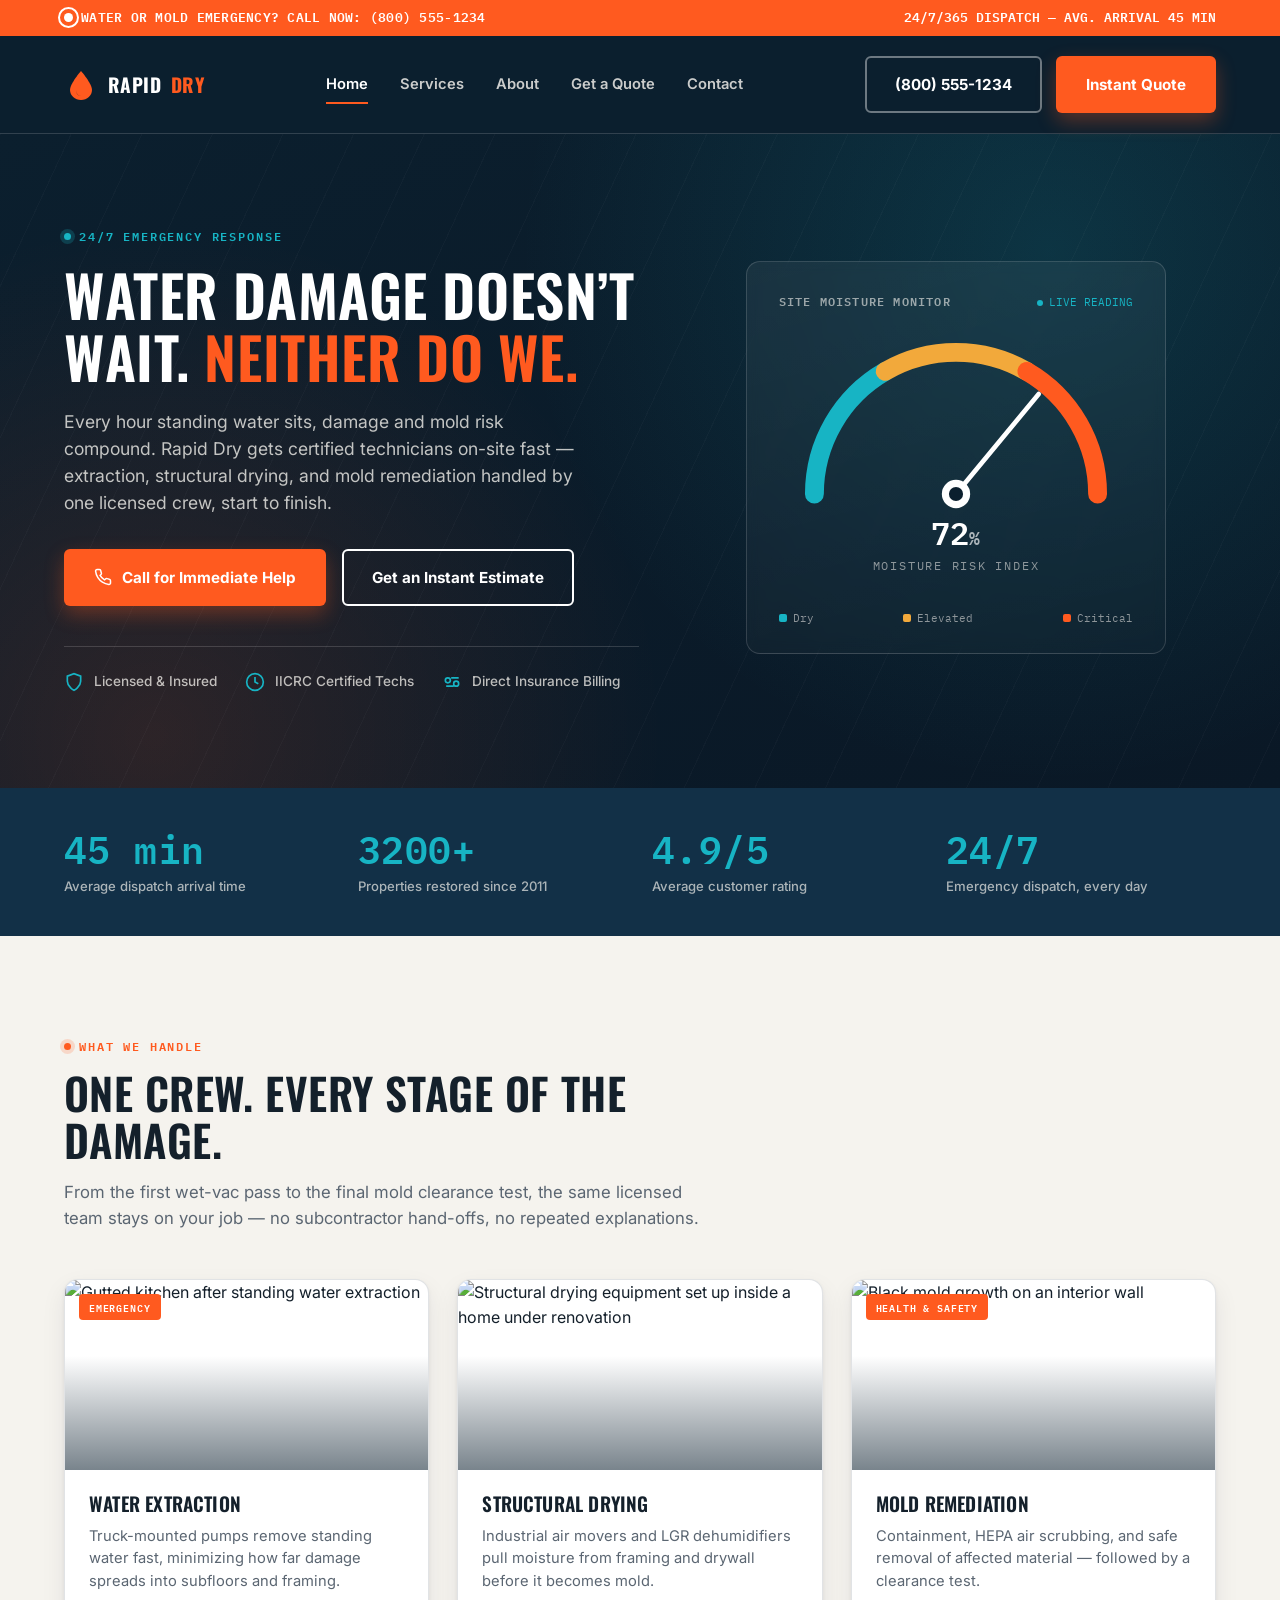
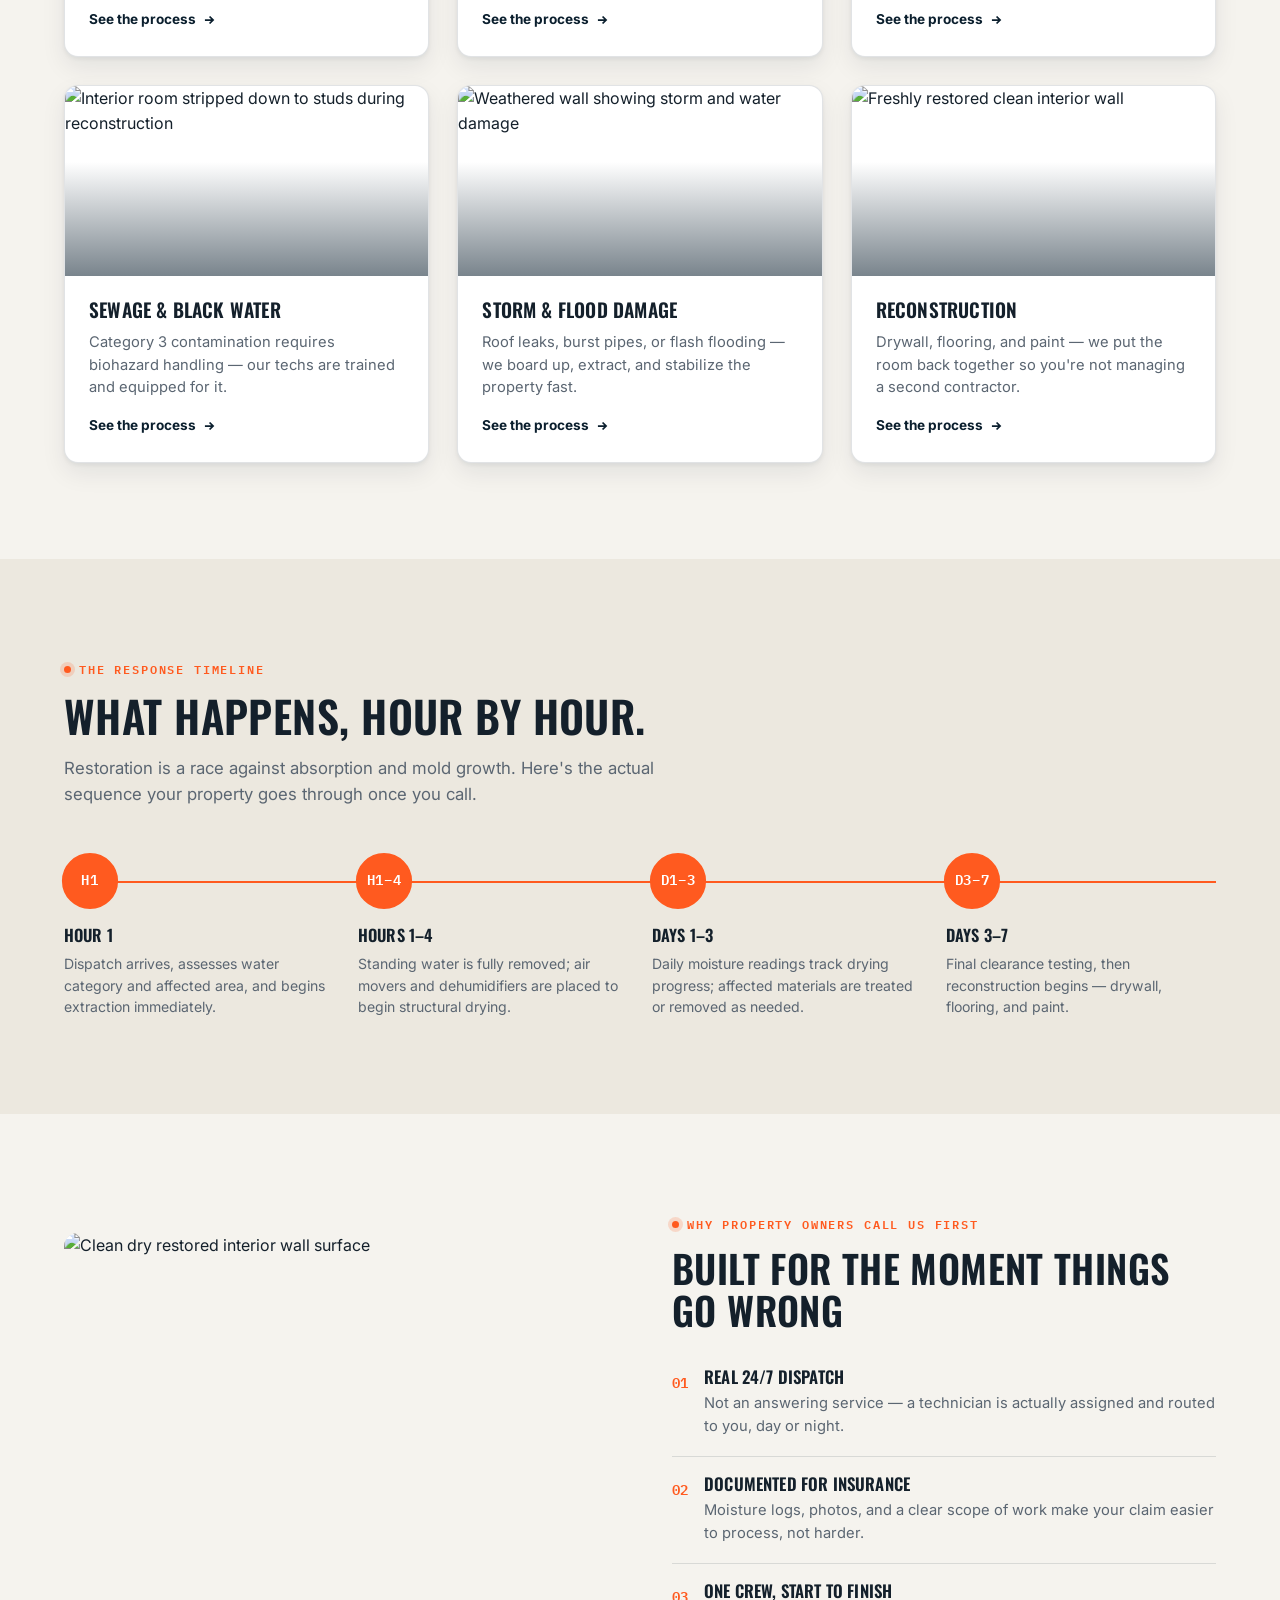
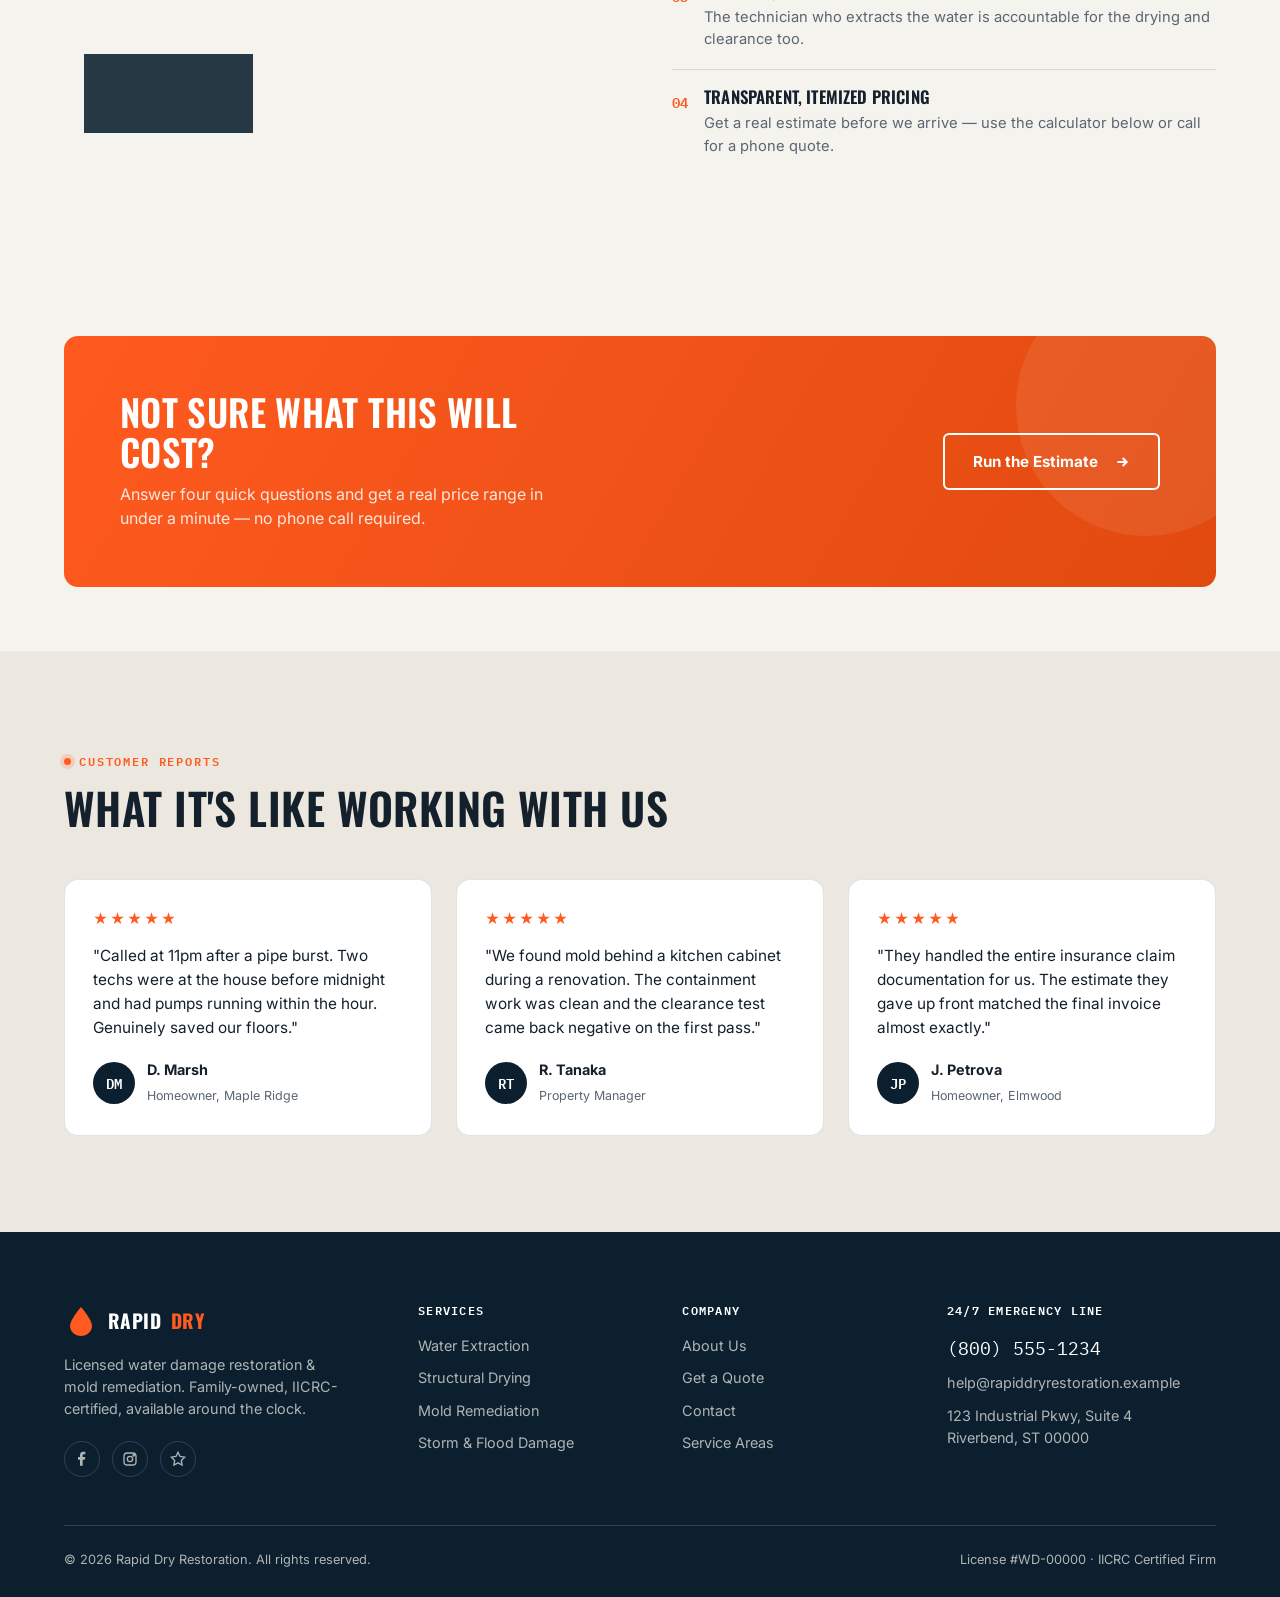
==== commit 8f8ce11a: "Update index.html" ====
--- a/index.html
+++ b/index.html
@@ -10,7 +10,7 @@
 </head>
 <body>
 
-<!-- ============ EMERGENCY TOP BAR ============ -->
+
 <div class="topbar">
   <div class="container">
     <a href="tel:+18005551234" class="topbar-phone"><span class="pulse-dot"></span> WATER OR MOLD EMERGENCY? CALL NOW: (800) 555-1234</a>
@@ -80,7 +80,7 @@
           <span class="live">LIVE READING</span>
         </div>
         <div class="gauge-wrap">
-          <svg viewBox="0 0 300 210" width="100%">
+          <svg viewBox="0 0 300 230" width="100%">
             <path d="M30,150 A120,120 0 0,1 90,46.1" fill="none" stroke="#17B4C4" stroke-width="16" stroke-linecap="round"/>
             <path d="M90,46.1 A120,120 0 0,1 210,46.1" fill="none" stroke="#F2A93B" stroke-width="16" stroke-linecap="round"/>
             <path d="M210,46.1 A120,120 0 0,1 270,150" fill="none" stroke="#FF5A1F" stroke-width="16" stroke-linecap="round"/>
@@ -89,8 +89,8 @@
             </g>
             <circle cx="150" cy="150" r="12" fill="#fff"/>
             <circle cx="150" cy="150" r="6" fill="#0B1F2E"/>
-            <text x="150" y="182" text-anchor="middle" class="gauge-num-text"><tspan id="gaugeReadoutNum">0</tspan><tspan class="gauge-percent-text">%</tspan></text>
-            <text x="150" y="201" text-anchor="middle" class="gauge-lbl-text">MOISTURE RISK INDEX</text>
+            <text x="150" y="193" text-anchor="middle" class="gauge-num-text"><tspan id="gaugeReadoutNum">0</tspan><tspan class="gauge-percent-text">%</tspan></text>
+            <text x="150" y="214" text-anchor="middle" class="gauge-lbl-text">MOISTURE RISK INDEX</text>
           </svg>
         </div>
         <div class="gauge-legend">
--- a/css/style.css
+++ b/css/style.css
@@ -212,8 +212,10 @@
   position: sticky;
   top: 0;
   z-index: 100;
-  background: rgba(11,31,46,0.94);
-  backdrop-filter: blur(10px);
+  /* Solid, not translucent+blurred: combining backdrop-filter with a sticky
+     header can break position:fixed children (like the mobile nav panel)
+     on some mobile browsers by giving them the wrong containing block. */
+  background: #0B1F2E;
   border-bottom: 1px solid var(--line-light);
   transition: padding 0.3s var(--ease);
 }
@@ -294,16 +296,26 @@
 @media (max-width: 880px) {
   .nav-links {
     position: fixed;
-    inset: 72px 0 0 0;
-    background: var(--ink);
+    top: var(--header-h, 96px);
+    left: 0; right: 0; bottom: 0;
+    padding: 32px 24px 32px;
+    background: #ffffff;
     flex-direction: column;
     justify-content: flex-start;
-    padding: 32px 24px;
+    align-items: flex-start;
     gap: 22px;
     transform: translateX(100%);
     transition: transform .35s var(--ease);
+    z-index: 90;
+    overflow-y: auto;
+    box-shadow: 0 12px 30px rgba(11,31,46,0.15);
   }
   .nav-links.is-open { transform: translateX(0); }
+  .nav-links a {
+    color: var(--ink);
+    font-size: 1.15rem;
+  }
+  .nav-links a:hover, .nav-links a.is-active { color: var(--hazard-dark); }
   .nav-toggle { display: block; }
   .nav-cta .btn-outline { display: none; }
 }
@@ -413,18 +425,18 @@
    so it always aligns with the dial regardless of container width. */
 .gauge-num-text {
   font-family: var(--font-mono);
-  font-size: 34px;
+  font-size: 27px;
   font-weight: 600;
   fill: #ffffff;
 }
 .gauge-percent-text {
-  font-size: 20px;
+  font-size: 15px;
   fill: rgba(255,255,255,0.65);
 }
 .gauge-lbl-text {
   font-family: var(--font-mono);
-  font-size: 11px;
-  letter-spacing: 2px;
+  font-size: 10px;
+  letter-spacing: 1.5px;
   fill: rgba(245,243,238,0.55);
 }
 #gaugeNeedle { transform-origin: 150px 150px; transition: transform 1.4s cubic-bezier(0.34, 1.3, 0.4, 1); }
@@ -917,6 +929,39 @@
 .slider-scale { display: flex; justify-content: space-between; font-size: 0.75rem; color: var(--concrete); margin-top: 8px; font-family: var(--font-mono); }
 
 .qc-nav { display: flex; justify-content: space-between; margin-top: 32px; }
+
+.qc-error {
+  display: flex;
+  align-items: center;
+  gap: 8px;
+  margin-top: 14px;
+  font-size: 0.85rem;
+  font-weight: 600;
+  color: var(--hazard-dark);
+  opacity: 0;
+  max-height: 0;
+  overflow: hidden;
+  transition: opacity 0.25s ease, max-height 0.25s ease;
+}
+.qc-error.is-shown { opacity: 1; max-height: 40px; }
+.qc-error::before {
+  content: '!';
+  flex-shrink: 0;
+  width: 16px; height: 16px;
+  border-radius: 50%;
+  background: var(--hazard);
+  color: #fff;
+  font-size: 0.7rem;
+  display: flex; align-items: center; justify-content: center;
+}
+@keyframes qc-shake {
+  0%, 100% { transform: translateX(0); }
+  20% { transform: translateX(-6px); }
+  40% { transform: translateX(5px); }
+  60% { transform: translateX(-4px); }
+  80% { transform: translateX(3px); }
+}
+.option-grid.is-shaking { animation: qc-shake 0.4s ease; }
 
 /* Result gauge card (right column, sticky) */
 .qc-result {
